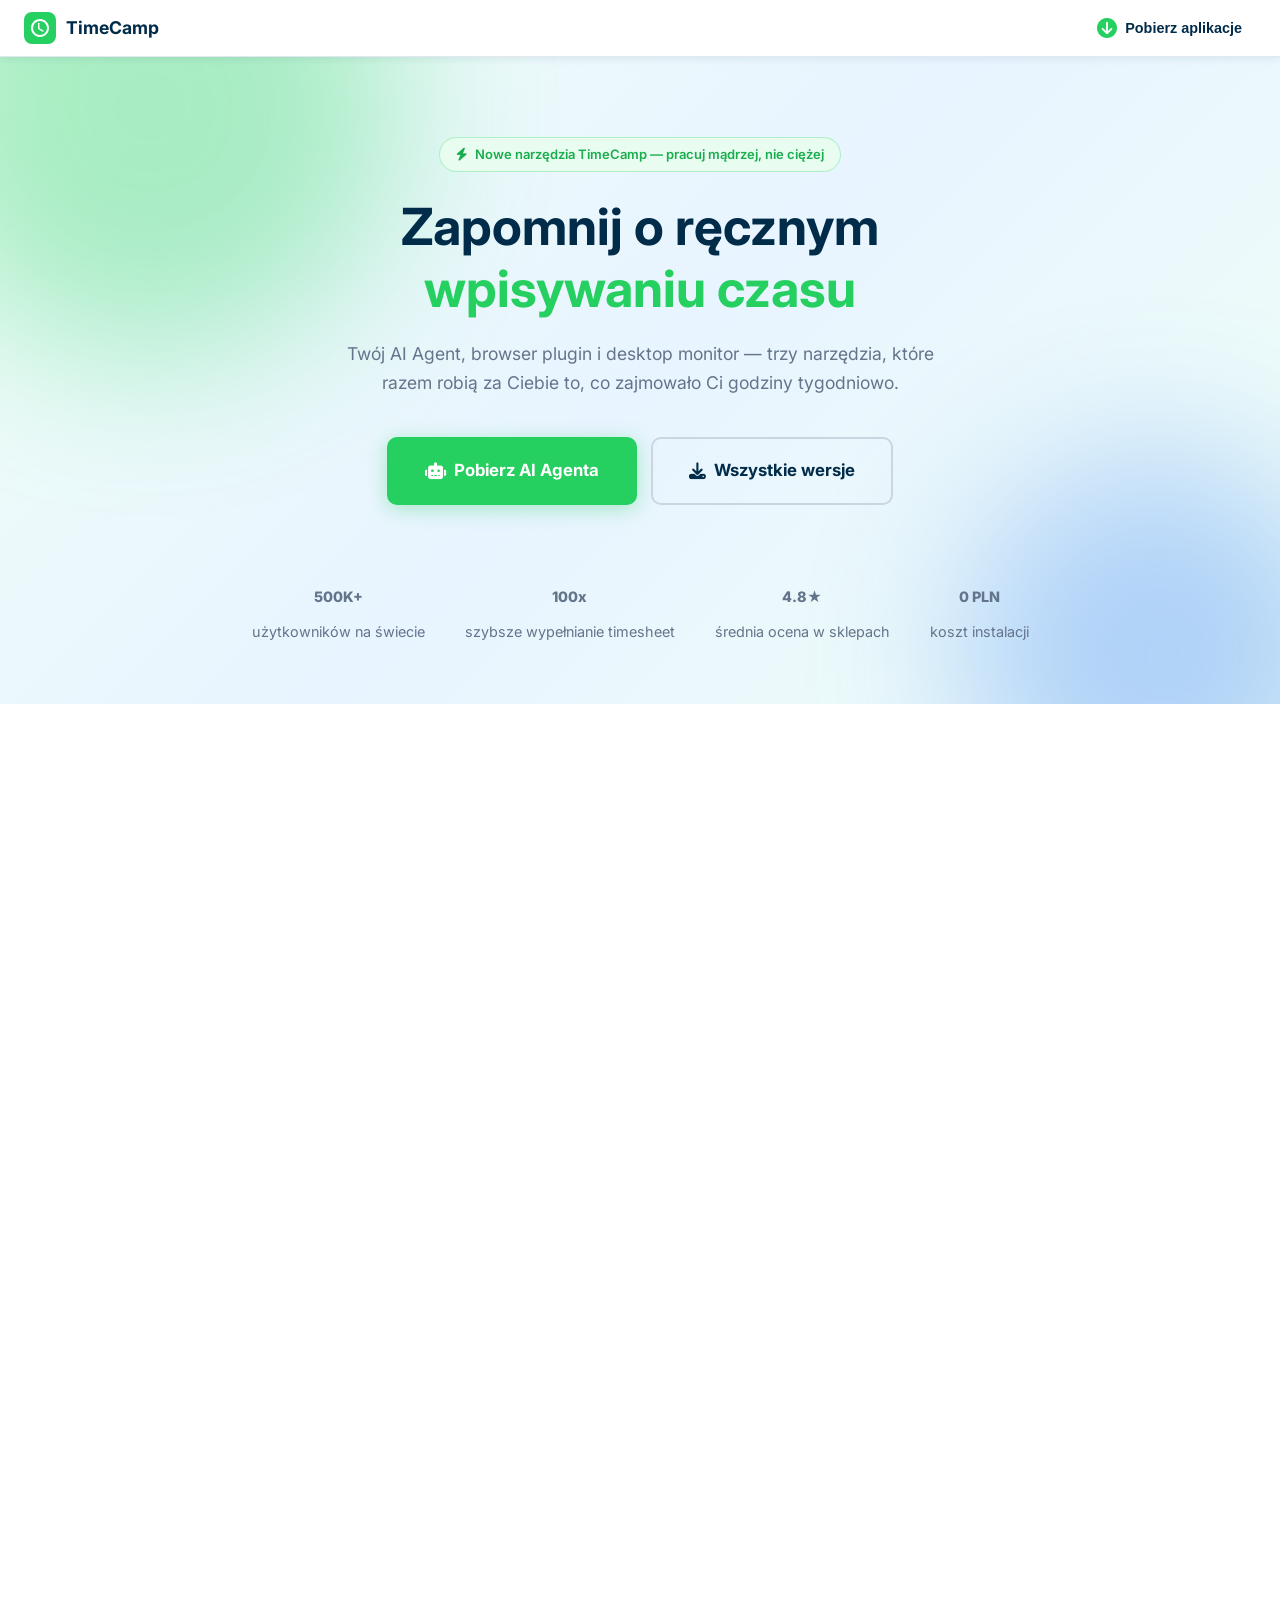
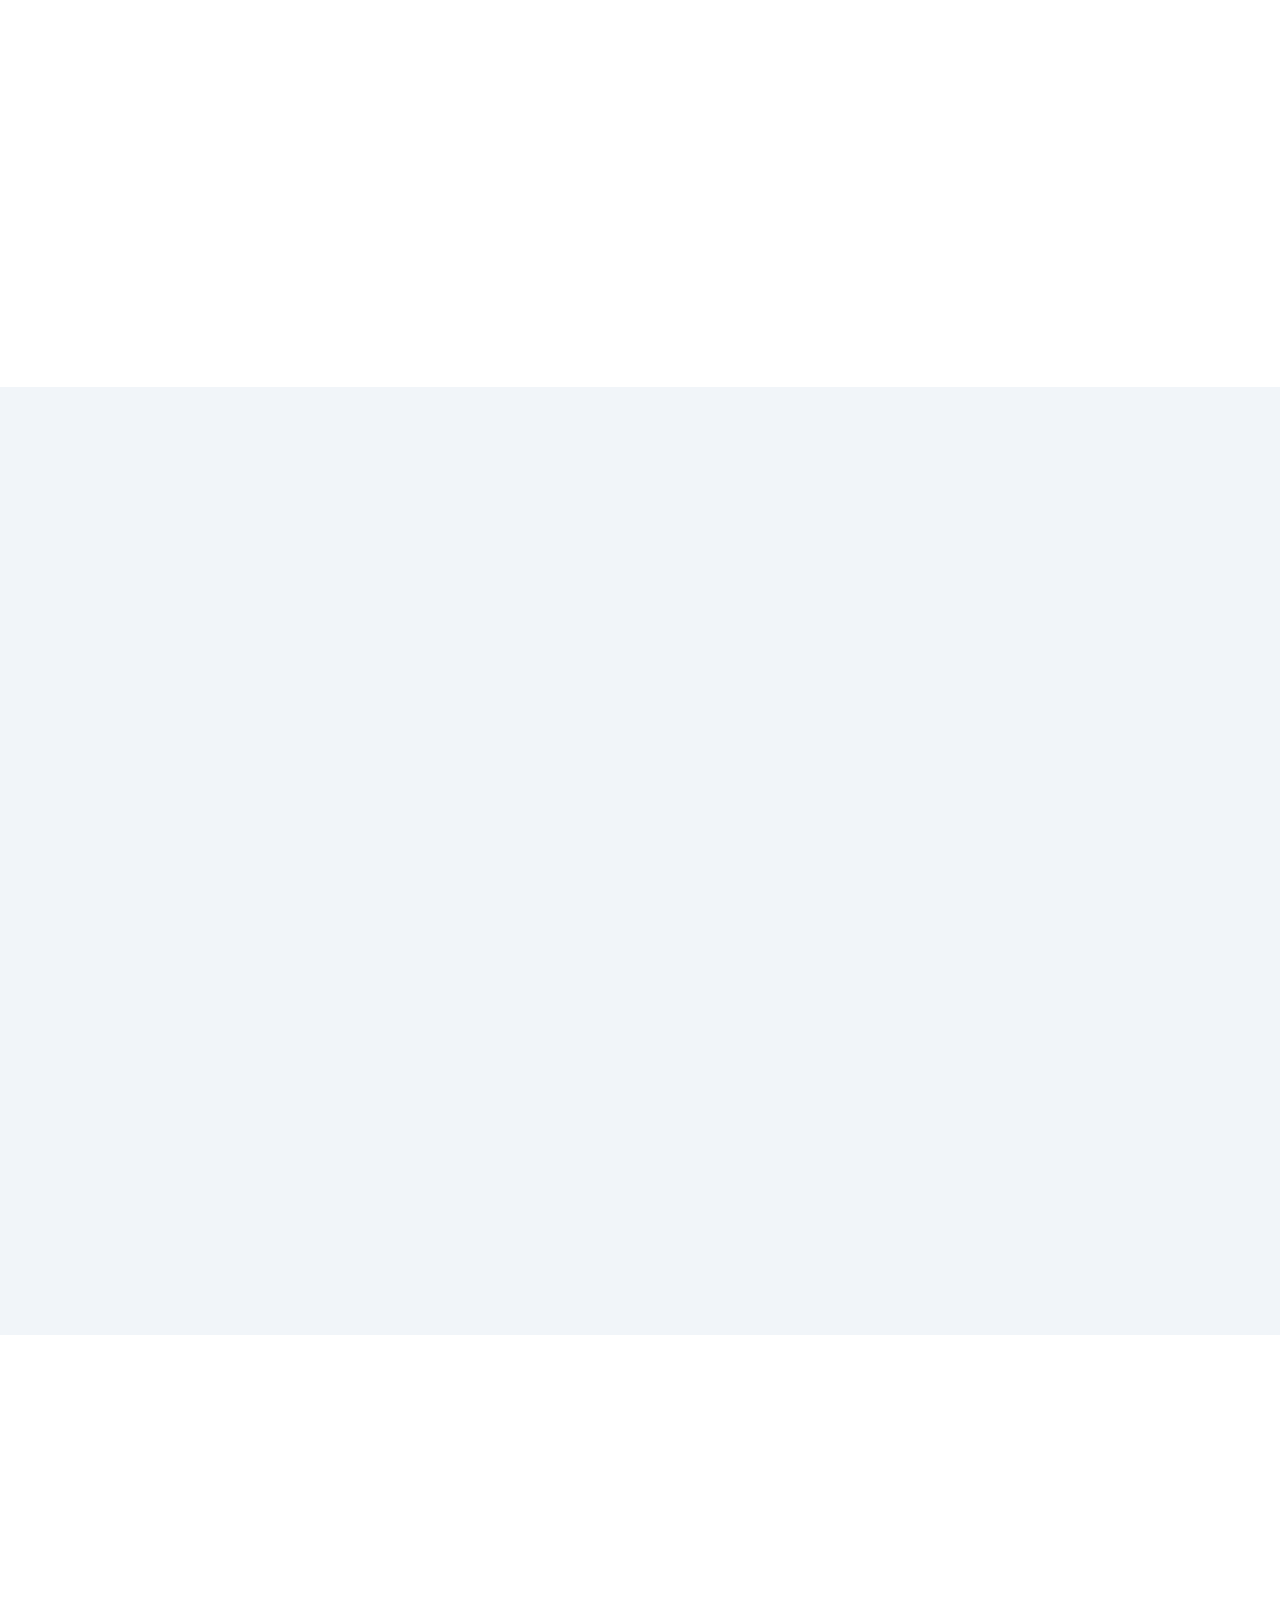
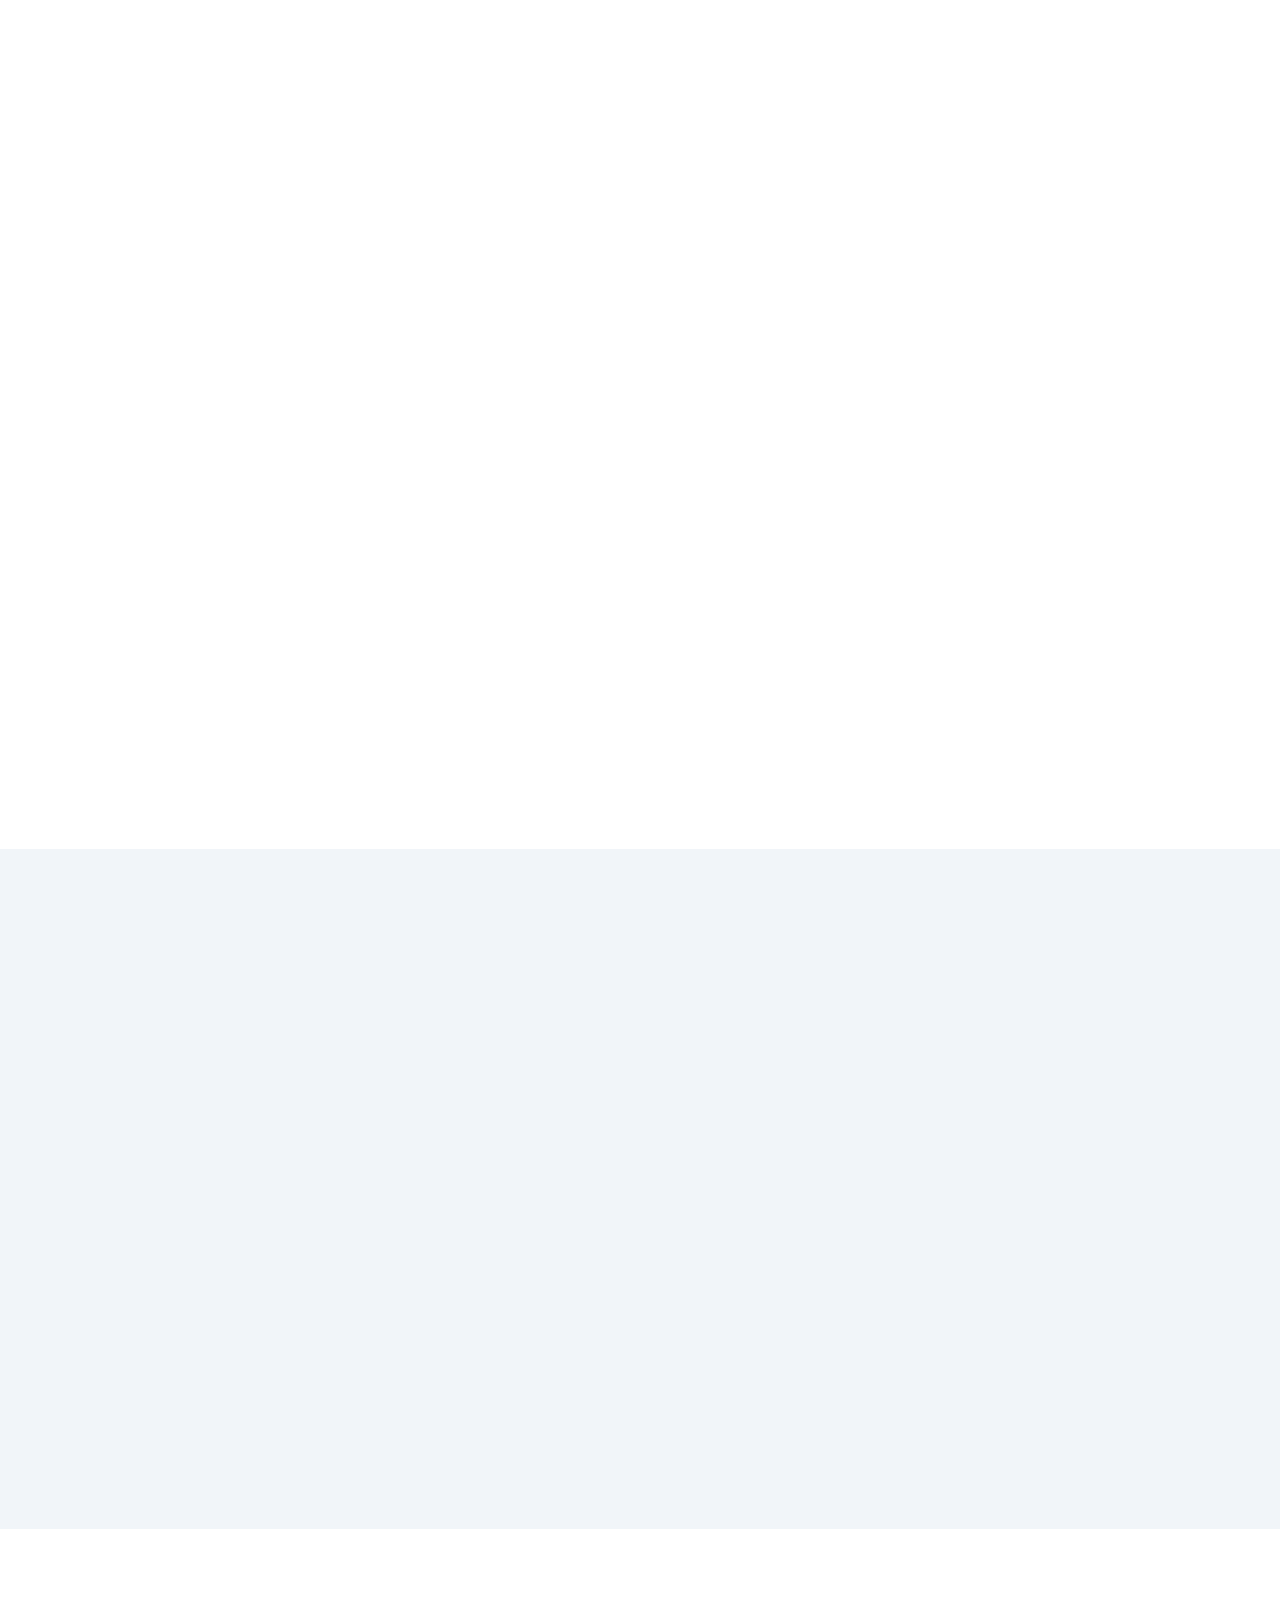
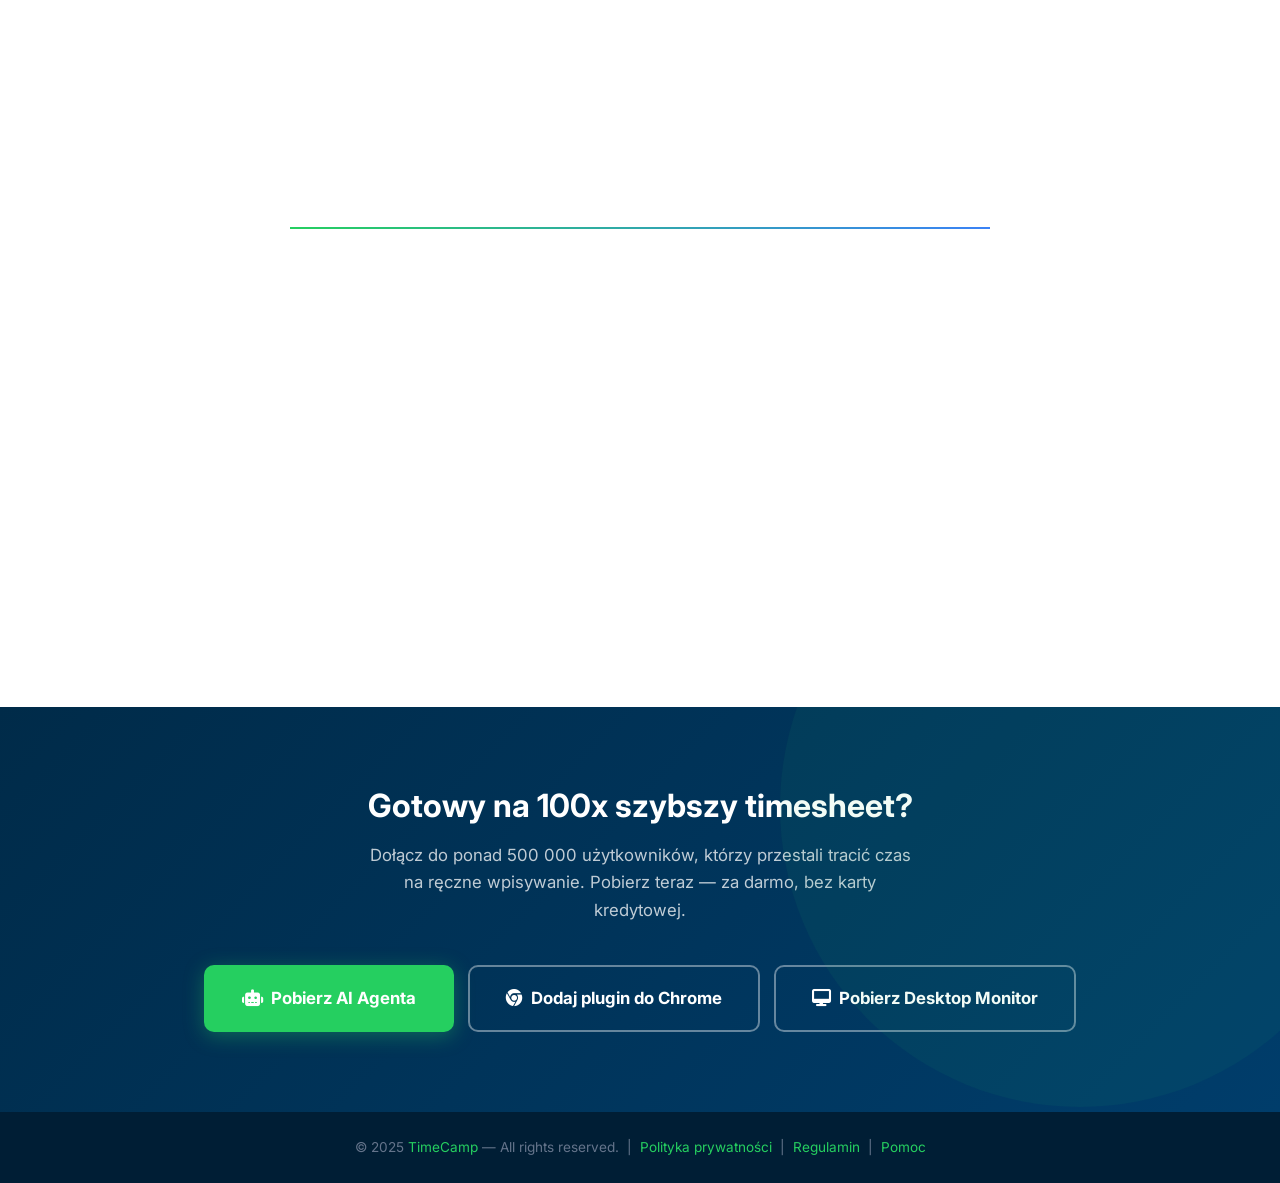
==== apps.html @ f9376ca0 "Add apps.html" ====
<!DOCTYPE html>
<html lang="pl">
<head>
  <meta charset="UTF-8">
  <meta name="viewport" content="width=device-width, initial-scale=1.0">
  <title>TimeCamp — Pobierz aplikacje i plugin</title>
  <meta name="description" content="Pracuj 100x szybciej z TimeCamp AI Agent, browser pluginem i desktop monitorem. Pobierz teraz i zapomnij o ręcznym wpisywaniu czasu.">
  <link rel="icon" href="assets/img/favicon.ico">
  <link rel="preconnect" href="https://fonts.googleapis.com">
  <link rel="preconnect" href="https://fonts.gstatic.com" crossorigin>
  <link href="https://fonts.googleapis.com/css2?family=Inter:wght@400;500;600;700;800&display=swap" rel="stylesheet">
  <link href="https://cdnjs.cloudflare.com/ajax/libs/font-awesome/6.5.0/css/all.min.css" rel="stylesheet">
  <link rel="stylesheet" href="assets/css/apps.css">
</head>
<body>

<!-- ============================================================
     PRODUCT BAR (symulacja paska produktu TimeCamp)
     ============================================================ -->
<nav class="product-bar">
  <a href="https://www.timecamp.com" class="product-bar__logo" target="_blank">
    <svg width="32" height="32" viewBox="0 0 32 32" fill="none" xmlns="http://www.w3.org/2000/svg">
      <rect width="32" height="32" rx="8" fill="#25cf60"/>
      <path d="M16 7C11.03 7 7 11.03 7 16s4.03 9 9 9 9-4.03 9-9-4.03-9-9-9zm0 2a7 7 0 110 14A7 7 0 0116 9zm-.5 2v5.25l4.25 2.5-.75 1.25-5-3V11h1.5z" fill="white"/>
    </svg>
    <span>TimeCamp</span>
  </a>

  <div class="product-bar__nav">
    <button class="dl-trigger" aria-label="Pobierz aplikacje TimeCamp">
      <i class="fa-solid fa-circle-arrow-down"></i>
      Pobierz aplikacje
      <div class="dl-tooltip">
        <strong>🚀 Odbierz moc AI!</strong>
        Zainstaluj aplikację, która wypełni timesheet za Ciebie — automatycznie, inteligentnie, w 100% prywatnie.
      </div>
    </button>
  </div>
</nav>


<!-- ============================================================
     HERO
     ============================================================ -->
<section class="hero" id="top">
  <div class="hero__bg-blob hero__bg-blob--1"></div>
  <div class="hero__bg-blob hero__bg-blob--2"></div>

  <div class="hero__eyebrow">
    <i class="fa-solid fa-bolt"></i>
    Nowe narzędzia TimeCamp — pracuj mądrzej, nie ciężej
  </div>

  <h1>Zapomnij o ręcznym<br><span>wpisywaniu czasu</span></h1>

  <p class="hero__sub">
    Twój AI Agent, browser plugin i desktop monitor — trzy narzędzia, które razem
    robią za Ciebie to, co zajmowało Ci godziny tygodniowo.
  </p>

  <div class="hero__cta-group">
    <a href="#products" class="btn btn--primary btn--lg">
      <i class="fa-solid fa-robot"></i> Pobierz AI Agenta
    </a>
    <a href="#download-table" class="btn btn--outline btn--lg">
      <i class="fa-solid fa-download"></i> Wszystkie wersje
    </a>
  </div>

  <div class="hero__image">
    <img
      src="https://cdn-y.timecamp.com/img/applications/main/top/desktop.png"
      alt="TimeCamp aplikacje — widok desktop"
      loading="eager"
      onerror="this.style.display='none'"
    >
  </div>

  <div class="hero__stats">
    <div class="hero__stat">
      <strong><span data-count="500" data-suffix="K+">500K+</span></strong>
      <span>użytkowników na świecie</span>
    </div>
    <div class="hero__stat">
      <strong><span data-count="100" data-suffix="x">100x</span></strong>
      <span>szybsze wypełnianie timesheet</span>
    </div>
    <div class="hero__stat">
      <strong><span data-count="4" data-suffix=".8★">4.8★</span></strong>
      <span>średnia ocena w sklepach</span>
    </div>
    <div class="hero__stat">
      <strong><span data-count="0" data-suffix=" PLN">0 PLN</span></strong>
      <span>koszt instalacji</span>
    </div>
  </div>
</section>


<!-- ============================================================
     PRODUCT CARDS
     ============================================================ -->
<section class="section" id="products">
  <div class="section__header reveal">
    <span class="eyebrow">Wybierz swoje narzędzie</span>
    <h2>Trzy sposoby na TimeCamp.<br>Jeden cel: zero ręcznej roboty.</h2>
    <p>Każde narzędzie działa samodzielnie. Razem tworzą ekosystem, który zarządza Twoim czasem za Ciebie.</p>
  </div>

  <div class="product-grid">

    <!-- KARTA 1: AI Agent -->
    <div class="product-card product-card--featured reveal">
      <span class="product-card__badge">⭐ Najpotężniejsze</span>
      <div class="product-card__icon">
        <i class="fa-solid fa-robot"></i>
      </div>
      <h2>TimeTracker AI Agent</h2>
      <p class="product-card__tagline">Twój prywatny asystent AI — pracuje wyłącznie dla Ciebie</p>
      <p>
        Zapomnij o timesheet. AI Agent obserwuje Twoją pracę, grupuje aktywności w zadania
        i wypełnia raporty automatycznie. Masz też własnego agenta AI, który zrobi co zechcesz —
        notatki, podsumowania, analizy. Wszystko lokalnie, bez wysyłania danych na zewnątrz.
      </p>
      <ul class="product-card__features">
        <li><i class="fa-solid fa-check-circle"></i> Automatyczne wypełnianie timesheet</li>
        <li><i class="fa-solid fa-check-circle"></i> Widoki: graficzny, lista, tabela, tygodniowy</li>
        <li><i class="fa-solid fa-check-circle"></i> Podpowiedzi zadań na podstawie Twojej historii</li>
        <li><i class="fa-solid fa-check-circle"></i> Prywatny agent AI — robi co zechcesz</li>
        <li><i class="fa-solid fa-check-circle"></i> 100% Privacy First — dane zostają u Ciebie</li>
      </ul>
      <div class="product-card__cta">
        <a href="https://download.timecamp.com/desktop/latest/windows" class="btn btn--primary" style="width:100%;justify-content:center;">
          <i class="fa-solid fa-download"></i> Pobierz AI Agenta — za darmo
        </a>
        <div class="product-card__privacy">
          <i class="fa-solid fa-shield-halved"></i>
          100% Privacy First — Twoje dane nigdy nie opuszczają Twojego komputera
        </div>
      </div>
    </div>

    <!-- KARTA 2: Browser Plugin -->
    <div class="product-card reveal reveal-delay-1">
      <div class="product-card__icon">
        <i class="fa-solid fa-puzzle-piece"></i>
      </div>
      <h2>One-Click Time Starter</h2>
      <p class="product-card__tagline">Śledź czas tam, gdzie pracujesz — bez zmiany zakładki</p>
      <p>
        Pracujesz w Jirze, Trello, Asanie, GitHubie? Plugin dodaje przycisk "Start" bezpośrednio
        do Twoich narzędzi. Kliknij raz — timer startuje, projekt się taguje, wpis trafia do TimeCamp.
        Koniec z przełączaniem kart.
      </p>
      <ul class="product-card__features">
        <li><i class="fa-solid fa-check-circle"></i> Integracje z Jira, Trello, Asana, GitHub i 30+ innymi</li>
        <li><i class="fa-solid fa-check-circle"></i> Automatyczne tagowanie projektów</li>
        <li><i class="fa-solid fa-check-circle"></i> Timer startuje jednym kliknięciem</li>
        <li><i class="fa-solid fa-check-circle"></i> Działa w Chrome, Edge i Firefox</li>
        <li><i class="fa-solid fa-check-circle"></i> Podpowiedzi wpisów na podstawie URL</li>
      </ul>
      <div class="product-card__cta">
        <a href="https://chrome.google.com/webstore/detail/timecamp-time-tracker/ohbkdjmhoegleofcohdjagmcnkimfdaa" target="_blank" class="btn btn--navy" style="width:100%;justify-content:center;">
          <i class="fa-brands fa-chrome"></i> Dodaj do przeglądarki
        </a>
      </div>
    </div>

    <!-- KARTA 3: Desktop Monitor -->
    <div class="product-card reveal reveal-delay-2">
      <div class="product-card__icon">
        <i class="fa-solid fa-desktop"></i>
      </div>
      <h2>Smart Activity Monitor</h2>
      <p class="product-card__tagline">Komputer wie co robiłeś — niech Ci o tym powie</p>
      <p>
        Aplikacja działa w tle i rejestruje, w jakich programach i stronach spędzasz czas.
        Na koniec dnia dostajesz gotowe podpowiedzi do timesheet — wystarczy zatwierdzić.
        Twój szef widzi raporty, Ty masz spokój.
      </p>
      <ul class="product-card__features">
        <li><i class="fa-solid fa-check-circle"></i> Monitoring aplikacji i stron w tle</li>
        <li><i class="fa-solid fa-check-circle"></i> Automatyczne podpowiedzi do timesheet</li>
        <li><i class="fa-solid fa-check-circle"></i> Raporty aktywności dla managera</li>
        <li><i class="fa-solid fa-check-circle"></i> Działa na Windows i macOS</li>
        <li><i class="fa-solid fa-check-circle"></i> Lekki — nie spowalnia komputera</li>
      </ul>
      <div class="product-card__cta">
        <a href="https://app.timecamp.com/download/stable/windows" class="btn btn--outline" style="width:100%;justify-content:center;">
          <i class="fa-solid fa-desktop"></i> Pobierz Desktop Monitor
        </a>
      </div>
    </div>

  </div>
</section>


<!-- ============================================================
     DLACZEGO WARTO (Benefits)
     ============================================================ -->
<section class="section section--gray" id="why">
  <div class="section__header reveal">
    <span class="eyebrow">Dlaczego warto?</span>
    <h2>Po co mi to? Bo czas to pieniądz.<br>A Twój czas jest bezcenny.</h2>
    <p>Każde z narzędzi rozwiązuje konkretny problem, który masz każdego dnia.</p>
  </div>

  <div class="benefits-grid">
    <div class="benefit-item reveal">
      <div class="benefit-item__icon">
        <i class="fa-solid fa-bolt-lightning"></i>
      </div>
      <h3>100x szybciej</h3>
      <p>Zamiast 30 minut na wypełnienie timesheet — 30 sekund na zatwierdzenie podpowiedzi AI. Serio.</p>
    </div>

    <div class="benefit-item reveal reveal-delay-1">
      <div class="benefit-item__icon">
        <i class="fa-solid fa-shield-halved"></i>
      </div>
      <h3>Twoje zasady, Twoje dane</h3>
      <p>AI Agent działa lokalnie. Żadne dane o Twojej pracy nie trafiają na zewnętrzne serwery. 100% Privacy First.</p>
    </div>

    <div class="benefit-item reveal reveal-delay-2">
      <div class="benefit-item__icon">
        <i class="fa-solid fa-brain"></i>
      </div>
      <h3>Prywatny agent AI</h3>
      <p>Masz własnego asystenta AI, który zna Twój kontekst pracy. Notatki, podsumowania, analizy — na żądanie.</p>
    </div>

    <div class="benefit-item reveal reveal-delay-3">
      <div class="benefit-item__icon">
        <i class="fa-solid fa-plug"></i>
      </div>
      <h3>Działa tam, gdzie Ty</h3>
      <p>Jira, Trello, Asana, GitHub, Notion — plugin integruje się z ponad 30 narzędziami, których już używasz.</p>
    </div>

    <div class="benefit-item reveal reveal-delay-1">
      <div class="benefit-item__icon">
        <i class="fa-solid fa-chart-line"></i>
      </div>
      <h3>Piękniejsze widoki</h3>
      <p>Graficzny, lista, tabela, tygodniowy — wybierz widok, który pasuje do Twojego stylu pracy.</p>
    </div>

    <div class="benefit-item reveal reveal-delay-2">
      <div class="benefit-item__icon">
        <i class="fa-solid fa-face-smile"></i>
      </div>
      <h3>Instalacja w 2 minuty</h3>
      <p>Pobierz, zainstaluj, zaloguj się. Gotowe. Żadnej konfiguracji, żadnych skomplikowanych ustawień.</p>
    </div>
  </div>
</section>


<!-- ============================================================
     DOWNLOAD TABLE
     ============================================================ -->
<section class="section" id="download-table">
  <div class="section__header reveal">
    <span class="eyebrow">Pobierz teraz</span>
    <h2>Wszystkie wersje — wybierz swoją</h2>
    <p>Dostępne na Windows, macOS, Linux i jako rozszerzenie przeglądarki. Zawsze za darmo.</p>
  </div>

  <div class="download-tabs reveal">
    <button class="tab-btn active" data-filter="all">
      <i class="fa-solid fa-layer-group"></i> Wszystkie
    </button>
    <button class="tab-btn" data-filter="windows">
      <i class="fa-brands fa-windows"></i> Windows
    </button>
    <button class="tab-btn" data-filter="mac">
      <i class="fa-brands fa-apple"></i> macOS
    </button>
    <button class="tab-btn" data-filter="linux">
      <i class="fa-brands fa-linux"></i> Linux
    </button>
    <button class="tab-btn" data-filter="browser">
      <i class="fa-brands fa-chrome"></i> Browser
    </button>
  </div>

  <div class="download-table-wrap reveal">
    <table>
      <thead>
        <tr>
          <th>System / Platforma</th>
          <th>Wersja / Opis</th>
          <th>Pobierz</th>
        </tr>
      </thead>
      <tbody>

        <!-- AI Agent / Desktop App — Windows -->
        <tr data-product="windows">
          <td>
            <div class="td-os">
              <img src="assets/img/icon-windows.svg" alt="Windows" onerror="this.outerHTML='<i class=\'fa-brands fa-windows\'></i>'">
              Windows
            </div>
          </td>
          <td>
            <span class="td-badge">AI Agent</span> Windows 10/11 (.exe)
          </td>
          <td>
            <a href="https://download.timecamp.com/desktop/latest/windows" class="btn btn--primary btn--sm" target="_blank">
              <i class="fa-solid fa-download"></i> Pobierz
            </a>
          </td>
        </tr>

        <!-- Desktop Monitor — Windows -->
        <tr data-product="windows">
          <td>
            <div class="td-os">
              <img src="assets/img/icon-windows.svg" alt="Windows" onerror="this.outerHTML='<i class=\'fa-brands fa-windows\'></i>'">
              Windows
            </div>
          </td>
          <td>
            <span class="td-badge">Desktop Monitor</span> Windows 10/11 (.exe)
          </td>
          <td>
            <a href="https://app.timecamp.com/download/stable/windows" class="btn btn--outline btn--sm" target="_blank">
              <i class="fa-solid fa-download"></i> Pobierz
            </a>
          </td>
        </tr>

        <!-- AI Agent — macOS Apple Silicon -->
        <tr data-product="mac">
          <td>
            <div class="td-os">
              <img src="assets/img/icon-apple.svg" alt="macOS" onerror="this.outerHTML='<i class=\'fa-brands fa-apple\'></i>'">
              macOS
            </div>
          </td>
          <td>
            <span class="td-badge">AI Agent</span> Apple Silicon (M1, M2, M3, M4)
          </td>
          <td>
            <a href="https://download.timecamp.com/desktop/latest/macos" class="btn btn--primary btn--sm" target="_blank">
              <i class="fa-solid fa-download"></i> Pobierz
            </a>
          </td>
        </tr>

        <!-- Desktop Monitor — macOS -->
        <tr data-product="mac">
          <td>
            <div class="td-os">
              <img src="assets/img/icon-apple.svg" alt="macOS" onerror="this.outerHTML='<i class=\'fa-brands fa-apple\'></i>'">
              macOS
            </div>
          </td>
          <td>
            <span class="td-badge">Desktop Monitor</span> Intel + Apple Silicon
          </td>
          <td>
            <a href="https://app.timecamp.com/download/stable/macos" class="btn btn--outline btn--sm" target="_blank">
              <i class="fa-solid fa-download"></i> Pobierz
            </a>
          </td>
        </tr>

        <!-- Linux -->
        <tr data-product="linux">
          <td>
            <div class="td-os">
              <img src="assets/img/icon-linux.svg" alt="Linux" onerror="this.outerHTML='<i class=\'fa-brands fa-linux\'></i>'">
              Linux
            </div>
          </td>
          <td>
            <span class="td-badge">Desktop Monitor</span> AppImage / .deb / .rpm
          </td>
          <td>
            <a href="https://docs.timecamp.com/download-timecamp#linux" class="btn btn--outline btn--sm" target="_blank">
              <i class="fa-solid fa-download"></i> Pobierz
            </a>
          </td>
        </tr>

        <!-- Chrome -->
        <tr data-product="browser">
          <td>
            <div class="td-os">
              <img src="assets/img/icon-chrome.svg" alt="Chrome" onerror="this.outerHTML='<i class=\'fa-brands fa-chrome\'></i>'">
              Chrome / Chromium
            </div>
          </td>
          <td>
            <span class="td-badge">Browser Plugin</span> Chrome Web Store
          </td>
          <td>
            <a href="https://chrome.google.com/webstore/detail/timecamp-time-tracker/ohbkdjmhoegleofcohdjagmcnkimfdaa" class="btn btn--primary btn--sm" target="_blank">
              <i class="fa-solid fa-puzzle-piece"></i> Zainstaluj
            </a>
          </td>
        </tr>

        <!-- Edge -->
        <tr data-product="browser">
          <td>
            <div class="td-os">
              <img src="assets/img/icon-edge.svg" alt="Edge" onerror="this.outerHTML='<i class=\'fa-brands fa-edge\'></i>'">
              Microsoft Edge
            </div>
          </td>
          <td>
            <span class="td-badge">Browser Plugin</span> Microsoft Edge Add-ons
          </td>
          <td>
            <a href="https://microsoftedge.microsoft.com/addons/detail/timecamp/oipghnhfamneifpnkiefiikfklofhjcp" class="btn btn--outline btn--sm" target="_blank">
              <i class="fa-solid fa-puzzle-piece"></i> Zainstaluj
            </a>
          </td>
        </tr>

        <!-- Firefox -->
        <tr data-product="browser">
          <td>
            <div class="td-os">
              <i class="fa-brands fa-firefox-browser" style="font-size:22px;color:#FF7139;"></i>
              &nbsp; Firefox
            </div>
          </td>
          <td>
            <span class="td-badge">Browser Plugin</span> Firefox Add-ons
          </td>
          <td>
            <a href="https://addons.mozilla.org/en-US/firefox/addon/timecamp/" class="btn btn--outline btn--sm" target="_blank">
              <i class="fa-solid fa-puzzle-piece"></i> Zainstaluj
            </a>
          </td>
        </tr>

      </tbody>
    </table>
  </div>
</section>


<!-- ============================================================
     VIDEO SECTION
     ============================================================ -->
<section class="section section--gray" id="videos">
  <div class="section__header reveal">
    <span class="eyebrow">Zobacz w akcji</span>
    <h2>Obejrzyj, zanim pobierzesz</h2>
    <p>Krótkie filmy pokazujące, jak działa każde narzędzie. Instalacja i pierwsze kroki w mniej niż 5 minut.</p>
  </div>

  <div class="video-grid">

    <a href="#" class="video-card reveal" data-yt="dQw4w9WgXcQ">
      <div class="video-card__thumb">
        <img src="https://img.youtube.com/vi/dQw4w9WgXcQ/maxresdefault.jpg" alt="TimeCamp AI Agent — jak działa" loading="lazy">
        <div class="video-card__play"><i class="fa-solid fa-play"></i></div>
      </div>
      <div class="video-card__body">
        <div class="video-card__label">AI Agent · 3 min</div>
        <div class="video-card__title">Jak AI Agent wypełnia timesheet za Ciebie</div>
      </div>
    </a>

    <a href="#" class="video-card reveal reveal-delay-1" data-yt="dQw4w9WgXcQ">
      <div class="video-card__thumb">
        <img src="https://img.youtube.com/vi/dQw4w9WgXcQ/maxresdefault.jpg" alt="Browser Plugin — instalacja" loading="lazy">
        <div class="video-card__play"><i class="fa-solid fa-play"></i></div>
      </div>
      <div class="video-card__body">
        <div class="video-card__label">Browser Plugin · 2 min</div>
        <div class="video-card__title">Instalacja pluginu i pierwsze śledzenie czasu w Jirze</div>
      </div>
    </a>

    <a href="#" class="video-card reveal reveal-delay-2" data-yt="dQw4w9WgXcQ">
      <div class="video-card__thumb">
        <img src="https://img.youtube.com/vi/dQw4w9WgXcQ/maxresdefault.jpg" alt="Desktop Monitor — konfiguracja" loading="lazy">
        <div class="video-card__play"><i class="fa-solid fa-play"></i></div>
      </div>
      <div class="video-card__body">
        <div class="video-card__label">Desktop Monitor · 4 min</div>
        <div class="video-card__title">Smart Activity Monitor — konfiguracja i pierwsze raporty</div>
      </div>
    </a>

  </div>
</section>


<!-- ============================================================
     INSTALL STEPS
     ============================================================ -->
<section class="section" id="install">
  <div class="section__header reveal">
    <span class="eyebrow">Instalacja</span>
    <h2>Prosta, łatwa i przyjemna 😊</h2>
    <p>Trzy kroki i gotowe. Bez IT, bez konfiguracji, bez bólu głowy.</p>
  </div>

  <div class="steps-grid">
    <div class="step-item reveal">
      <div class="step-item__num">1</div>
      <h3>Pobierz</h3>
      <p>Kliknij przycisk pobierania dla swojego systemu. Plik waży mniej niż 50 MB.</p>
    </div>
    <div class="step-item reveal reveal-delay-1">
      <div class="step-item__num">2</div>
      <h3>Zainstaluj</h3>
      <p>Uruchom instalator i kliknij "Dalej" kilka razy. Dosłownie tyle.</p>
    </div>
    <div class="step-item reveal reveal-delay-2">
      <div class="step-item__num">3</div>
      <h3>Zaloguj się</h3>
      <p>Użyj swojego konta TimeCamp. AI zaczyna działać od razu — bez konfiguracji.</p>
    </div>
    <div class="step-item reveal reveal-delay-3">
      <div class="step-item__num">🎉</div>
      <h3>Gotowe!</h3>
      <p>Timesheet wypełnia się sam. Ty możesz skupić się na pracy, która naprawdę ma znaczenie.</p>
    </div>
  </div>
</section>


<!-- ============================================================
     FOOTER CTA
     ============================================================ -->
<section class="footer-cta">
  <h2>Gotowy na 100x szybszy timesheet?</h2>
  <p>
    Dołącz do ponad 500 000 użytkowników, którzy przestali tracić czas na ręczne wpisywanie.
    Pobierz teraz — za darmo, bez karty kredytowej.
  </p>
  <div class="footer-cta__btns">
    <a href="https://download.timecamp.com/desktop/latest/windows" class="btn btn--primary btn--lg" target="_blank">
      <i class="fa-solid fa-robot"></i> Pobierz AI Agenta
    </a>
    <a href="https://chrome.google.com/webstore/detail/timecamp-time-tracker/ohbkdjmhoegleofcohdjagmcnkimfdaa" class="btn btn--outline btn--lg" target="_blank" style="border-color:rgba(255,255,255,.4);color:#fff;">
      <i class="fa-brands fa-chrome"></i> Dodaj plugin do Chrome
    </a>
    <a href="https://app.timecamp.com/download/stable/windows" class="btn btn--outline btn--lg" target="_blank" style="border-color:rgba(255,255,255,.4);color:#fff;">
      <i class="fa-solid fa-desktop"></i> Pobierz Desktop Monitor
    </a>
  </div>
</section>


<!-- ============================================================
     FOOTER
     ============================================================ -->
<footer>
  <p>
    &copy; 2025 <a href="https://www.timecamp.com" target="_blank">TimeCamp</a> — All rights reserved.
    &nbsp;|&nbsp;
    <a href="https://www.timecamp.com/privacy-policy/" target="_blank">Polityka prywatności</a>
    &nbsp;|&nbsp;
    <a href="https://www.timecamp.com/terms-of-service/" target="_blank">Regulamin</a>
    &nbsp;|&nbsp;
    <a href="https://support.timecamp.com" target="_blank">Pomoc</a>
  </p>
</footer>


<script src="assets/js/apps.js"></script>
</body>
</html>
---- assets/css/apps.css ----
/* ============================================================
   TimeCamp Apps Landing Page — apps.css
   ============================================================ */

/* --- Reset & Variables --- */
*, *::before, *::after { box-sizing: border-box; margin: 0; padding: 0; }

:root {
  --green:       #25cf60;
  --green-dark:  #1aad4e;
  --green-light: #e8fdf0;
  --navy:        #002b49;
  --navy-mid:    #003d6b;
  --gray:        #64748b;
  --gray-light:  #f1f5f9;
  --white:       #ffffff;
  --shadow-sm:   0 2px 8px rgba(0,43,73,.08);
  --shadow-md:   0 8px 32px rgba(0,43,73,.12);
  --shadow-lg:   0 20px 60px rgba(0,43,73,.16);
  --radius:      14px;
  --transition:  .25s ease;
}

html { scroll-behavior: smooth; }

body {
  font-family: 'Inter', 'Segoe UI', system-ui, sans-serif;
  color: var(--navy);
  background: var(--white);
  line-height: 1.65;
  overflow-x: hidden;
}

/* --- Typography --- */
h1, h2, h3, h4 { line-height: 1.2; font-weight: 700; }
h1 { font-size: clamp(2rem, 5vw, 3.2rem); }
h2 { font-size: clamp(1.4rem, 3vw, 2rem); }
h3 { font-size: 1.2rem; }
p  { color: var(--gray); }

/* ============================================================
   PRODUCT BAR SIMULATION (ikona w produkcie)
   ============================================================ */
.product-bar {
  background: var(--white);
  border-bottom: 1px solid #e2e8f0;
  padding: 10px 24px;
  display: flex;
  align-items: center;
  justify-content: space-between;
  position: sticky;
  top: 0;
  z-index: 1000;
  box-shadow: var(--shadow-sm);
}

.product-bar__logo {
  display: flex;
  align-items: center;
  gap: 10px;
  font-weight: 700;
  font-size: 1.1rem;
  color: var(--navy);
  text-decoration: none;
}

.product-bar__logo img { height: 28px; }

.product-bar__nav { display: flex; align-items: center; gap: 8px; }

/* Download icon with tooltip */
.dl-trigger {
  position: relative;
  cursor: pointer;
  display: flex;
  align-items: center;
  gap: 8px;
  padding: 8px 14px;
  border-radius: 8px;
  border: none;
  background: transparent;
  color: var(--navy);
  font-size: 0.9rem;
  font-weight: 600;
  transition: background var(--transition);
}

.dl-trigger:hover { background: var(--gray-light); }

.dl-trigger i { font-size: 20px; color: var(--green); }

.dl-tooltip {
  visibility: hidden;
  opacity: 0;
  position: absolute;
  top: calc(100% + 10px);
  right: 0;
  width: 260px;
  background: var(--navy);
  color: var(--white);
  border-radius: 10px;
  padding: 14px 16px;
  font-size: 13px;
  line-height: 1.5;
  box-shadow: var(--shadow-lg);
  transition: opacity var(--transition), visibility var(--transition);
  pointer-events: none;
  z-index: 200;
}

.dl-tooltip::before {
  content: '';
  position: absolute;
  top: -6px;
  right: 20px;
  width: 12px;
  height: 12px;
  background: var(--navy);
  transform: rotate(45deg);
  border-radius: 2px;
}

.dl-tooltip strong { color: var(--green); display: block; margin-bottom: 4px; font-size: 14px; }

.dl-trigger:hover .dl-tooltip,
.dl-trigger:focus .dl-tooltip {
  visibility: visible;
  opacity: 1;
}

/* ============================================================
   HERO
   ============================================================ */
.hero {
  position: relative;
  overflow: hidden;
  padding: 80px 24px 60px;
  background: linear-gradient(135deg, #f0fff7 0%, #e8f4ff 50%, #f0fff7 100%);
  text-align: center;
}

.hero__bg-blob {
  position: absolute;
  border-radius: 50%;
  filter: blur(80px);
  opacity: .35;
  pointer-events: none;
}

.hero__bg-blob--1 {
  width: 500px; height: 500px;
  background: var(--green);
  top: -200px; left: -100px;
}

.hero__bg-blob--2 {
  width: 400px; height: 400px;
  background: #3b82f6;
  bottom: -150px; right: -80px;
}

.hero__eyebrow {
  display: inline-flex;
  align-items: center;
  gap: 8px;
  background: var(--green-light);
  color: var(--green-dark);
  border: 1px solid rgba(37,207,96,.3);
  border-radius: 100px;
  padding: 6px 16px;
  font-size: 13px;
  font-weight: 600;
  margin-bottom: 24px;
  animation: fadeDown .6s ease both;
}

.hero h1 {
  max-width: 800px;
  margin: 0 auto 20px;
  animation: fadeDown .6s .1s ease both;
}

.hero h1 span { color: var(--green); }

.hero__sub {
  max-width: 600px;
  margin: 0 auto 40px;
  font-size: 1.1rem;
  animation: fadeDown .6s .2s ease both;
}

.hero__cta-group {
  display: flex;
  flex-wrap: wrap;
  gap: 14px;
  justify-content: center;
  animation: fadeDown .6s .3s ease both;
}

.hero__image {
  margin-top: 60px;
  position: relative;
  animation: fadeUp .8s .4s ease both;
}

.hero__image img {
  max-width: 900px;
  width: 100%;
  border-radius: 16px;
  box-shadow: var(--shadow-lg);
  border: 1px solid rgba(0,43,73,.08);
}

.hero__stats {
  display: flex;
  flex-wrap: wrap;
  justify-content: center;
  gap: 40px;
  margin-top: 50px;
  animation: fadeUp .6s .5s ease both;
}

.hero__stat strong {
  display: block;
  font-size: 2rem;
  font-weight: 800;
  color: var(--navy);
}

.hero__stat span { font-size: .9rem; color: var(--gray); }

/* ============================================================
   BUTTONS
   ============================================================ */
.btn {
  display: inline-flex;
  align-items: center;
  gap: 8px;
  padding: 14px 28px;
  border-radius: 10px;
  font-weight: 700;
  font-size: .95rem;
  text-decoration: none;
  transition: all var(--transition);
  cursor: pointer;
  border: 2px solid transparent;
  white-space: nowrap;
}

.btn--primary {
  background: var(--green);
  color: var(--white);
  box-shadow: 0 4px 20px rgba(37,207,96,.35);
}

.btn--primary:hover {
  background: var(--green-dark);
  transform: translateY(-2px);
  box-shadow: 0 8px 28px rgba(37,207,96,.45);
}

.btn--outline {
  background: transparent;
  color: var(--navy);
  border-color: #cbd5e1;
}

.btn--outline:hover {
  border-color: var(--green);
  color: var(--green);
  transform: translateY(-2px);
}

.btn--navy {
  background: var(--navy);
  color: var(--white);
}

.btn--navy:hover {
  background: var(--navy-mid);
  transform: translateY(-2px);
}

.btn--lg { padding: 18px 36px; font-size: 1.05rem; }
.btn--sm { padding: 10px 18px; font-size: .85rem; }

/* ============================================================
   SECTION WRAPPER
   ============================================================ */
.section {
  padding: 80px 24px;
}

.section--gray { background: var(--gray-light); }
.section--navy { background: var(--navy); color: var(--white); }
.section--navy p { color: rgba(255,255,255,.75); }

.section__header {
  text-align: center;
  max-width: 700px;
  margin: 0 auto 60px;
}

.section__header .eyebrow {
  display: inline-block;
  background: var(--green-light);
  color: var(--green-dark);
  border-radius: 100px;
  padding: 4px 14px;
  font-size: 12px;
  font-weight: 700;
  letter-spacing: .05em;
  text-transform: uppercase;
  margin-bottom: 14px;
}

.section--navy .section__header .eyebrow {
  background: rgba(37,207,96,.2);
  color: var(--green);
}

.section__header h2 { margin-bottom: 14px; }

.container { max-width: 1200px; margin: 0 auto; }

/* ============================================================
   PRODUCT CARDS
   ============================================================ */
.product-grid {
  display: grid;
  grid-template-columns: repeat(auto-fit, minmax(320px, 1fr));
  gap: 28px;
  max-width: 1100px;
  margin: 0 auto;
}

.product-card {
  background: var(--white);
  border-radius: var(--radius);
  padding: 36px 32px;
  display: flex;
  flex-direction: column;
  border: 2px solid #e2e8f0;
  box-shadow: var(--shadow-sm);
  transition: all var(--transition);
  position: relative;
  overflow: hidden;
}

.product-card::before {
  content: '';
  position: absolute;
  top: 0; left: 0; right: 0;
  height: 4px;
  background: var(--green);
  transform: scaleX(0);
  transition: transform var(--transition);
  transform-origin: left;
}

.product-card:hover {
  transform: translateY(-6px);
  box-shadow: var(--shadow-lg);
  border-color: var(--green);
}

.product-card:hover::before { transform: scaleX(1); }

.product-card--featured {
  background: linear-gradient(145deg, #f0fff7, #e8fdf0);
  border-color: var(--green);
}

.product-card--featured::before { transform: scaleX(1); }

.product-card__badge {
  position: absolute;
  top: 20px;
  right: 20px;
  background: var(--green);
  color: var(--white);
  font-size: 11px;
  font-weight: 700;
  letter-spacing: .06em;
  text-transform: uppercase;
  padding: 4px 12px;
  border-radius: 100px;
}

.product-card__icon {
  width: 64px;
  height: 64px;
  border-radius: 16px;
  background: var(--green-light);
  display: flex;
  align-items: center;
  justify-content: center;
  margin-bottom: 24px;
  font-size: 28px;
  color: var(--green);
  flex-shrink: 0;
}

.product-card--featured .product-card__icon {
  background: var(--green);
  color: var(--white);
}

.product-card h2 { font-size: 1.35rem; margin-bottom: 8px; }
.product-card__tagline { font-size: .85rem; font-weight: 600; color: var(--green); margin-bottom: 14px; }
.product-card p { font-size: .95rem; flex-grow: 1; margin-bottom: 24px; }

.product-card__features {
  list-style: none;
  margin-bottom: 28px;
  display: flex;
  flex-direction: column;
  gap: 8px;
}

.product-card__features li {
  display: flex;
  align-items: flex-start;
  gap: 10px;
  font-size: .9rem;
  color: var(--navy);
}

.product-card__features li i {
  color: var(--green);
  margin-top: 2px;
  flex-shrink: 0;
}

.product-card__cta { margin-top: auto; }

.product-card__privacy {
  display: flex;
  align-items: center;
  gap: 6px;
  font-size: 11px;
  color: var(--gray);
  margin-top: 12px;
}

.product-card__privacy i { color: var(--green); }

/* ============================================================
   WHY SECTION (benefits)
   ============================================================ */
.benefits-grid {
  display: grid;
  grid-template-columns: repeat(auto-fit, minmax(260px, 1fr));
  gap: 32px;
  max-width: 1100px;
  margin: 0 auto;
}

.benefit-item {
  text-align: center;
  padding: 32px 24px;
  border-radius: var(--radius);
  background: var(--white);
  box-shadow: var(--shadow-sm);
  transition: transform var(--transition);
}

.benefit-item:hover { transform: translateY(-4px); }

.benefit-item__icon {
  width: 72px;
  height: 72px;
  border-radius: 50%;
  background: var(--green-light);
  display: flex;
  align-items: center;
  justify-content: center;
  margin: 0 auto 20px;
  font-size: 30px;
  color: var(--green);
}

.benefit-item h3 { margin-bottom: 10px; }

/* ============================================================
   DOWNLOAD TABLE
   ============================================================ */
.download-section { padding: 80px 24px; }

.download-tabs {
  display: flex;
  gap: 8px;
  justify-content: center;
  flex-wrap: wrap;
  margin-bottom: 40px;
}

.tab-btn {
  padding: 10px 22px;
  border-radius: 8px;
  border: 2px solid #e2e8f0;
  background: var(--white);
  color: var(--navy);
  font-weight: 600;
  font-size: .9rem;
  cursor: pointer;
  transition: all var(--transition);
  display: flex;
  align-items: center;
  gap: 8px;
}

.tab-btn:hover, .tab-btn.active {
  border-color: var(--green);
  color: var(--green);
  background: var(--green-light);
}

.download-table-wrap {
  max-width: 900px;
  margin: 0 auto;
  background: var(--white);
  border-radius: var(--radius);
  box-shadow: var(--shadow-md);
  overflow: hidden;
  border: 1px solid #e2e8f0;
}

table { width: 100%; border-collapse: collapse; }

thead th {
  background: var(--navy);
  color: var(--white);
  padding: 16px 24px;
  text-align: left;
  font-size: .9rem;
  font-weight: 600;
  letter-spacing: .03em;
}

tbody tr {
  border-bottom: 1px solid #f1f5f9;
  transition: background var(--transition);
}

tbody tr:last-child { border-bottom: none; }
tbody tr:hover { background: var(--gray-light); }

tbody td {
  padding: 16px 24px;
  font-size: .95rem;
  vertical-align: middle;
}

.td-os {
  display: flex;
  align-items: center;
  gap: 12px;
  font-weight: 600;
}

.td-os img { width: 24px; height: 24px; object-fit: contain; }
.td-os i { font-size: 20px; color: var(--gray); }

.td-badge {
  display: inline-block;
  background: var(--green-light);
  color: var(--green-dark);
  border-radius: 6px;
  padding: 3px 10px;
  font-size: .8rem;
  font-weight: 600;
}

/* ============================================================
   VIDEO SECTION
   ============================================================ */
.video-grid {
  display: grid;
  grid-template-columns: repeat(auto-fit, minmax(300px, 1fr));
  gap: 28px;
  max-width: 1100px;
  margin: 0 auto;
}

.video-card {
  border-radius: var(--radius);
  overflow: hidden;
  box-shadow: var(--shadow-md);
  background: var(--white);
  transition: transform var(--transition);
  text-decoration: none;
  color: inherit;
  display: block;
}

.video-card:hover { transform: translateY(-4px); }

.video-card__thumb {
  position: relative;
  aspect-ratio: 16/9;
  background: var(--navy);
  overflow: hidden;
}

.video-card__thumb img {
  width: 100%;
  height: 100%;
  object-fit: cover;
  opacity: .8;
  transition: opacity var(--transition);
}

.video-card:hover .video-card__thumb img { opacity: 1; }

.video-card__play {
  position: absolute;
  top: 50%;
  left: 50%;
  transform: translate(-50%, -50%);
  width: 60px;
  height: 60px;
  background: rgba(255,255,255,.95);
  border-radius: 50%;
  display: flex;
  align-items: center;
  justify-content: center;
  font-size: 22px;
  color: var(--green);
  box-shadow: 0 4px 20px rgba(0,0,0,.3);
  transition: transform var(--transition);
}

.video-card:hover .video-card__play { transform: translate(-50%, -50%) scale(1.1); }

.video-card__body { padding: 20px; }
.video-card__label {
  font-size: 11px;
  font-weight: 700;
  text-transform: uppercase;
  letter-spacing: .06em;
  color: var(--green);
  margin-bottom: 6px;
}
.video-card__title { font-size: 1rem; font-weight: 700; color: var(--navy); }

/* ============================================================
   INSTALL STEPS
   ============================================================ */
.steps-grid {
  display: grid;
  grid-template-columns: repeat(auto-fit, minmax(240px, 1fr));
  gap: 32px;
  max-width: 1000px;
  margin: 0 auto;
  position: relative;
}

.steps-grid::before {
  content: '';
  position: absolute;
  top: 36px;
  left: 15%;
  right: 15%;
  height: 2px;
  background: linear-gradient(90deg, var(--green), #3b82f6);
  z-index: 0;
}

.step-item {
  text-align: center;
  position: relative;
  z-index: 1;
}

.step-item__num {
  width: 72px;
  height: 72px;
  border-radius: 50%;
  background: var(--green);
  color: var(--white);
  font-size: 1.6rem;
  font-weight: 800;
  display: flex;
  align-items: center;
  justify-content: center;
  margin: 0 auto 20px;
  box-shadow: 0 4px 20px rgba(37,207,96,.4);
}

.step-item h3 { margin-bottom: 8px; }

/* ============================================================
   FOOTER CTA
   ============================================================ */
.footer-cta {
  background: linear-gradient(135deg, var(--navy) 0%, var(--navy-mid) 100%);
  padding: 80px 24px;
  text-align: center;
  color: var(--white);
  position: relative;
  overflow: hidden;
}

.footer-cta::before {
  content: '';
  position: absolute;
  width: 600px; height: 600px;
  border-radius: 50%;
  background: var(--green);
  opacity: .06;
  top: -200px; right: -100px;
}

.footer-cta h2 { color: var(--white); margin-bottom: 16px; }
.footer-cta p { color: rgba(255,255,255,.75); max-width: 560px; margin: 0 auto 40px; font-size: 1.05rem; }

.footer-cta__btns {
  display: flex;
  flex-wrap: wrap;
  gap: 14px;
  justify-content: center;
}

/* ============================================================
   FOOTER
   ============================================================ */
footer {
  background: #001e35;
  color: rgba(255,255,255,.5);
  text-align: center;
  padding: 24px;
  font-size: .85rem;
}

footer a { color: var(--green); text-decoration: none; }

/* ============================================================
   ANIMATIONS
   ============================================================ */
@keyframes fadeDown {
  from { opacity: 0; transform: translateY(-20px); }
  to   { opacity: 1; transform: translateY(0); }
}

@keyframes fadeUp {
  from { opacity: 0; transform: translateY(30px); }
  to   { opacity: 1; transform: translateY(0); }
}

@keyframes fadeIn {
  from { opacity: 0; }
  to   { opacity: 1; }
}

.reveal {
  opacity: 0;
  transform: translateY(30px);
  transition: opacity .6s ease, transform .6s ease;
}

.reveal.visible {
  opacity: 1;
  transform: translateY(0);
}

.reveal-delay-1 { transition-delay: .1s; }
.reveal-delay-2 { transition-delay: .2s; }
.reveal-delay-3 { transition-delay: .3s; }

/* ============================================================
   RESPONSIVE
   ============================================================ */
@media (max-width: 768px) {
  .product-grid { grid-template-columns: 1fr; }
  .benefits-grid { grid-template-columns: 1fr; }
  .video-grid { grid-template-columns: 1fr; }
  .steps-grid { grid-template-columns: 1fr; }
  .steps-grid::before { display: none; }
  .hero { padding: 60px 20px 40px; }
  .section { padding: 60px 20px; }
  .hero__stats { gap: 24px; }
  .product-bar__logo span { display: none; }
  thead th:nth-child(2) { display: none; }
  tbody td:nth-child(2) { display: none; }
}

@media (max-width: 480px) {
  .btn--lg { padding: 14px 24px; font-size: .95rem; }
  .hero__cta-group { flex-direction: column; align-items: center; }
  .footer-cta__btns { flex-direction: column; align-items: center; }
}
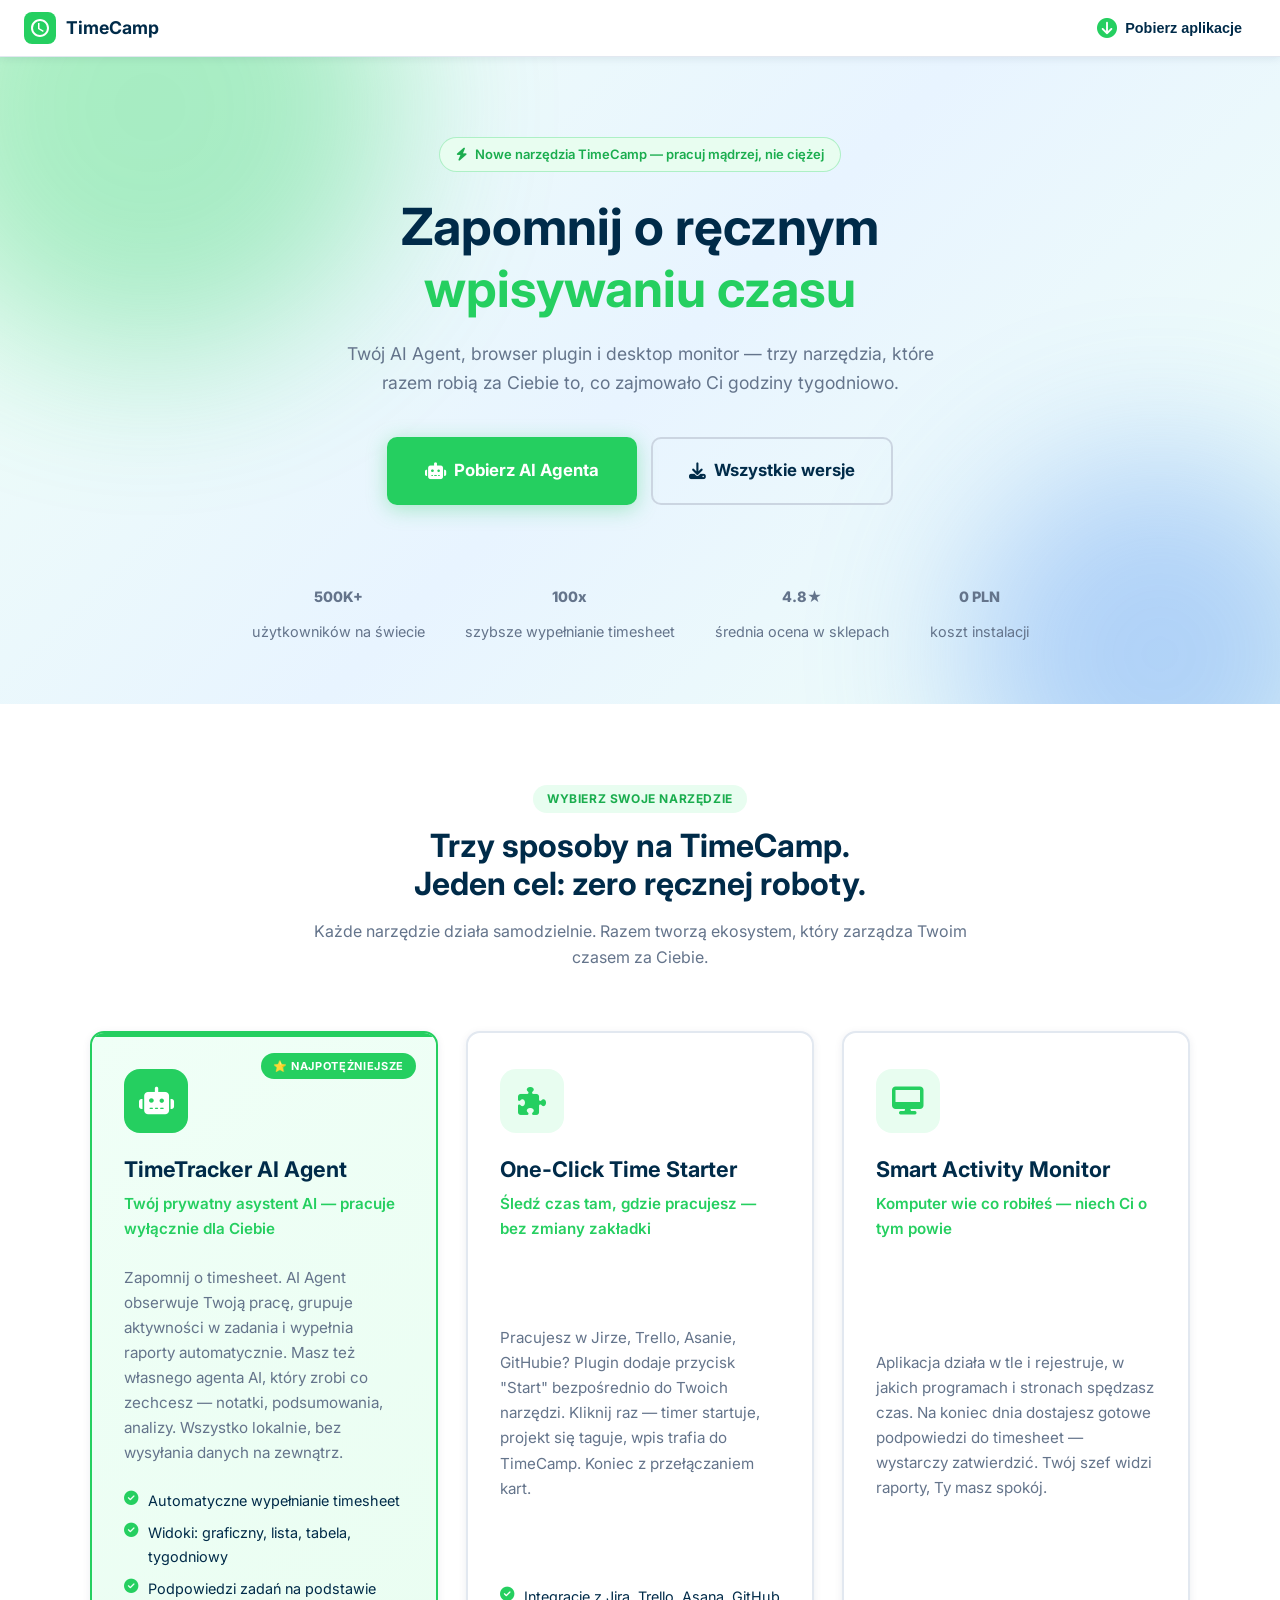
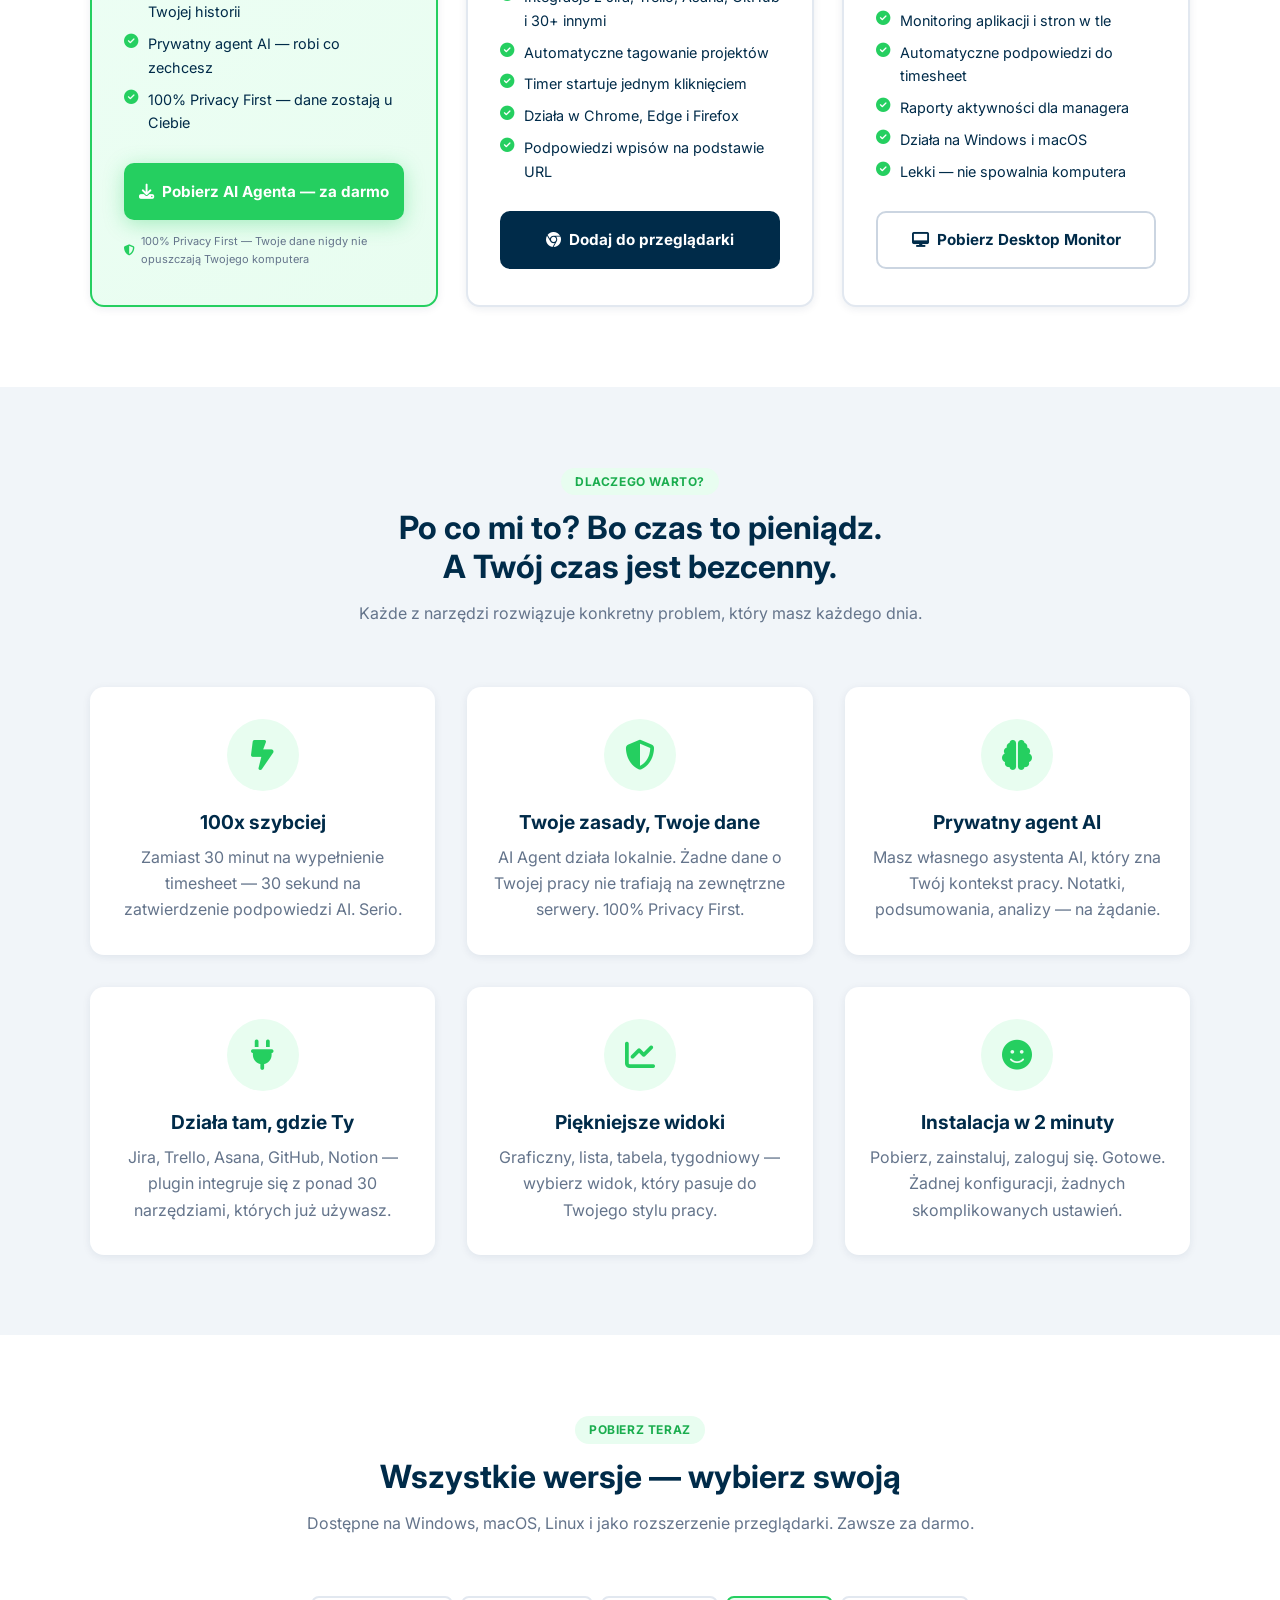
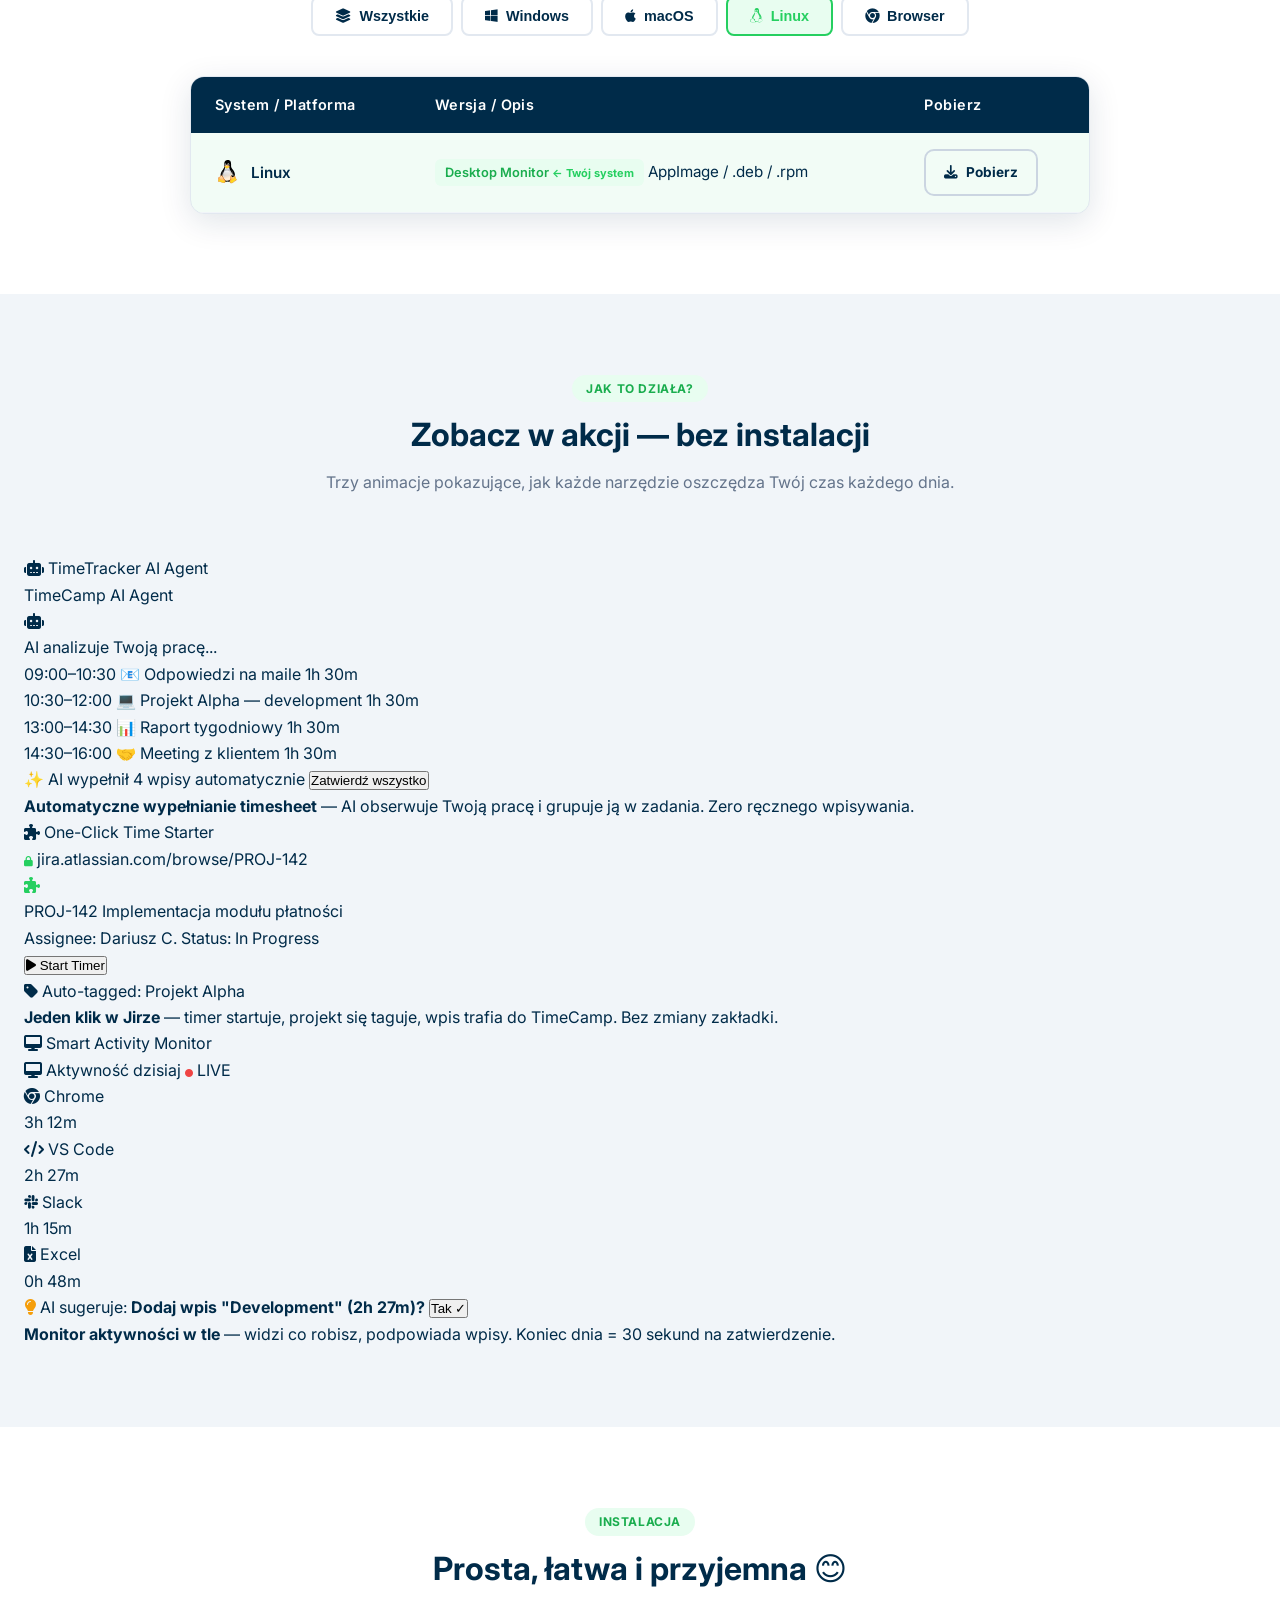
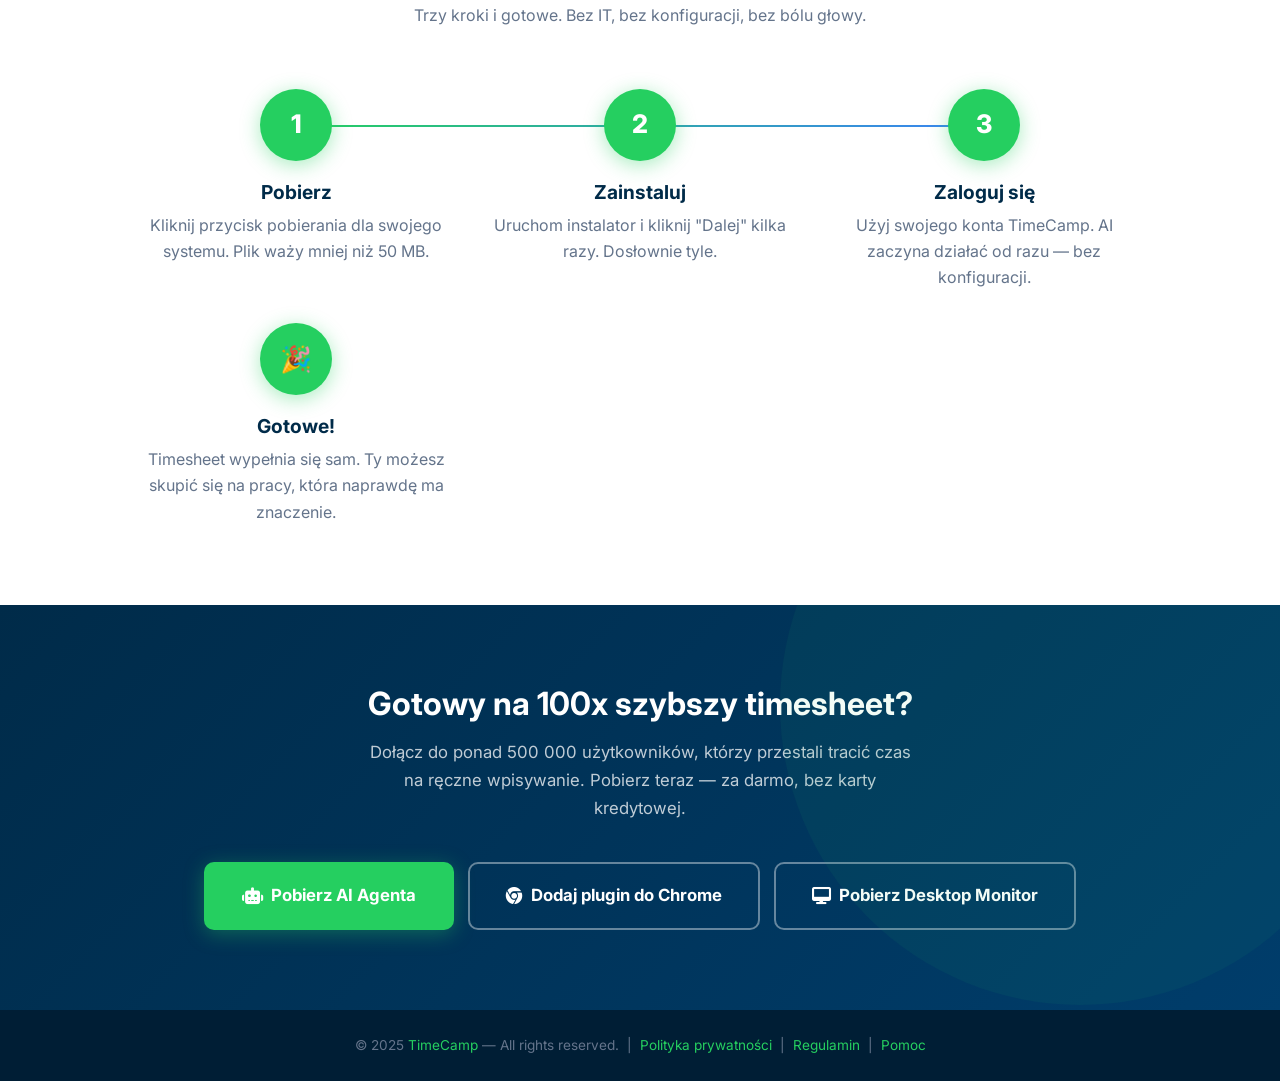
==== commit bc7e59d1: "Update apps.html — replace video with CSS animations" ====
--- a/apps.html
+++ b/apps.html
@@ -448,49 +448,159 @@
 
 
 <!-- ============================================================
-     VIDEO SECTION
-     ============================================================ -->
-<section class="section section--gray" id="videos">
+     ANIMACJE — jak to działa
+     ============================================================ -->
+<section class="section section--gray" id="how-it-works">
   <div class="section__header reveal">
-    <span class="eyebrow">Zobacz w akcji</span>
-    <h2>Obejrzyj, zanim pobierzesz</h2>
-    <p>Krótkie filmy pokazujące, jak działa każde narzędzie. Instalacja i pierwsze kroki w mniej niż 5 minut.</p>
-  </div>
-
-  <div class="video-grid">
-
-    <a href="#" class="video-card reveal" data-yt="dQw4w9WgXcQ">
-      <div class="video-card__thumb">
-        <img src="https://img.youtube.com/vi/dQw4w9WgXcQ/maxresdefault.jpg" alt="TimeCamp AI Agent — jak działa" loading="lazy">
-        <div class="video-card__play"><i class="fa-solid fa-play"></i></div>
-      </div>
-      <div class="video-card__body">
-        <div class="video-card__label">AI Agent · 3 min</div>
-        <div class="video-card__title">Jak AI Agent wypełnia timesheet za Ciebie</div>
-      </div>
-    </a>
-
-    <a href="#" class="video-card reveal reveal-delay-1" data-yt="dQw4w9WgXcQ">
-      <div class="video-card__thumb">
-        <img src="https://img.youtube.com/vi/dQw4w9WgXcQ/maxresdefault.jpg" alt="Browser Plugin — instalacja" loading="lazy">
-        <div class="video-card__play"><i class="fa-solid fa-play"></i></div>
-      </div>
-      <div class="video-card__body">
-        <div class="video-card__label">Browser Plugin · 2 min</div>
-        <div class="video-card__title">Instalacja pluginu i pierwsze śledzenie czasu w Jirze</div>
-      </div>
-    </a>
-
-    <a href="#" class="video-card reveal reveal-delay-2" data-yt="dQw4w9WgXcQ">
-      <div class="video-card__thumb">
-        <img src="https://img.youtube.com/vi/dQw4w9WgXcQ/maxresdefault.jpg" alt="Desktop Monitor — konfiguracja" loading="lazy">
-        <div class="video-card__play"><i class="fa-solid fa-play"></i></div>
-      </div>
-      <div class="video-card__body">
-        <div class="video-card__label">Desktop Monitor · 4 min</div>
-        <div class="video-card__title">Smart Activity Monitor — konfiguracja i pierwsze raporty</div>
-      </div>
-    </a>
+    <span class="eyebrow">Jak to działa?</span>
+    <h2>Zobacz w akcji — bez instalacji</h2>
+    <p>Trzy animacje pokazujące, jak każde narzędzie oszczędza Twój czas każdego dnia.</p>
+  </div>
+
+  <div class="anim-showcase">
+
+    <!-- ANIMACJA 1: AI Agent — auto-fill timesheet -->
+    <div class="anim-card reveal">
+      <div class="anim-card__label">
+        <i class="fa-solid fa-robot"></i> TimeTracker AI Agent
+      </div>
+      <div class="anim-card__screen">
+        <!-- Symulacja okna aplikacji -->
+        <div class="mock-window">
+          <div class="mock-window__bar">
+            <span class="mock-dot mock-dot--red"></span>
+            <span class="mock-dot mock-dot--yellow"></span>
+            <span class="mock-dot mock-dot--green"></span>
+            <span class="mock-window__title">TimeCamp AI Agent</span>
+          </div>
+          <div class="mock-window__body">
+            <div class="mock-ai-header">
+              <div class="mock-ai-avatar"><i class="fa-solid fa-robot"></i></div>
+              <div class="mock-ai-status">AI analizuje Twoją pracę<span class="mock-dots-anim">...</span></div>
+            </div>
+            <div class="mock-timesheet">
+              <div class="mock-ts-row mock-ts-row--anim1">
+                <span class="mock-ts-time">09:00–10:30</span>
+                <span class="mock-ts-task">📧 Odpowiedzi na maile</span>
+                <span class="mock-ts-dur">1h 30m</span>
+              </div>
+              <div class="mock-ts-row mock-ts-row--anim2">
+                <span class="mock-ts-time">10:30–12:00</span>
+                <span class="mock-ts-task">💻 Projekt Alpha — development</span>
+                <span class="mock-ts-dur">1h 30m</span>
+              </div>
+              <div class="mock-ts-row mock-ts-row--anim3">
+                <span class="mock-ts-time">13:00–14:30</span>
+                <span class="mock-ts-task">📊 Raport tygodniowy</span>
+                <span class="mock-ts-dur">1h 30m</span>
+              </div>
+              <div class="mock-ts-row mock-ts-row--anim4">
+                <span class="mock-ts-time">14:30–16:00</span>
+                <span class="mock-ts-task">🤝 Meeting z klientem</span>
+                <span class="mock-ts-dur">1h 30m</span>
+              </div>
+            </div>
+            <div class="mock-ai-confirm">
+              <span class="mock-ai-msg">✨ AI wypełnił 4 wpisy automatycznie</span>
+              <button class="mock-btn-confirm">Zatwierdź wszystko</button>
+            </div>
+          </div>
+        </div>
+      </div>
+      <div class="anim-card__desc">
+        <strong>Automatyczne wypełnianie timesheet</strong> — AI obserwuje Twoją pracę i grupuje ją w zadania. Zero ręcznego wpisywania.
+      </div>
+    </div>
+
+    <!-- ANIMACJA 2: Browser Plugin — one-click timer -->
+    <div class="anim-card reveal reveal-delay-1">
+      <div class="anim-card__label">
+        <i class="fa-solid fa-puzzle-piece"></i> One-Click Time Starter
+      </div>
+      <div class="anim-card__screen">
+        <div class="mock-browser">
+          <div class="mock-browser__bar">
+            <div class="mock-browser__url">
+              <i class="fa-solid fa-lock" style="color:#25cf60;font-size:10px;"></i>
+              jira.atlassian.com/browse/PROJ-142
+            </div>
+            <div class="mock-browser__ext">
+              <i class="fa-solid fa-puzzle-piece" style="color:#25cf60;"></i>
+            </div>
+          </div>
+          <div class="mock-browser__body">
+            <div class="mock-jira-header">
+              <span class="mock-jira-badge">PROJ-142</span>
+              <span class="mock-jira-title">Implementacja modułu płatności</span>
+            </div>
+            <div class="mock-jira-meta">
+              <span>Assignee: Dariusz C.</span>
+              <span>Status: In Progress</span>
+            </div>
+            <div class="mock-plugin-btn-wrap">
+              <button class="mock-plugin-btn mock-plugin-btn--idle">
+                <i class="fa-solid fa-play"></i> Start Timer
+              </button>
+              <div class="mock-plugin-btn mock-plugin-btn--active" style="display:none;">
+                <i class="fa-solid fa-circle" style="color:#ef4444;animation:pulse 1s infinite;"></i>
+                00:03:42 — PROJ-142
+              </div>
+            </div>
+            <div class="mock-plugin-tag">
+              <i class="fa-solid fa-tag"></i> Auto-tagged: Projekt Alpha
+            </div>
+          </div>
+        </div>
+      </div>
+      <div class="anim-card__desc">
+        <strong>Jeden klik w Jirze</strong> — timer startuje, projekt się taguje, wpis trafia do TimeCamp. Bez zmiany zakładki.
+      </div>
+    </div>
+
+    <!-- ANIMACJA 3: Desktop Monitor — activity tracking -->
+    <div class="anim-card reveal reveal-delay-2">
+      <div class="anim-card__label">
+        <i class="fa-solid fa-desktop"></i> Smart Activity Monitor
+      </div>
+      <div class="anim-card__screen">
+        <div class="mock-monitor">
+          <div class="mock-monitor__header">
+            <i class="fa-solid fa-desktop"></i> Aktywność dzisiaj
+            <span class="mock-monitor__live"><i class="fa-solid fa-circle" style="color:#ef4444;font-size:8px;"></i> LIVE</span>
+          </div>
+          <div class="mock-monitor__bars">
+            <div class="mock-bar-row">
+              <span class="mock-bar-app"><i class="fa-brands fa-chrome"></i> Chrome</span>
+              <div class="mock-bar-track"><div class="mock-bar-fill" style="--w:72%;--c:#3b82f6;"></div></div>
+              <span class="mock-bar-time">3h 12m</span>
+            </div>
+            <div class="mock-bar-row">
+              <span class="mock-bar-app"><i class="fa-solid fa-code"></i> VS Code</span>
+              <div class="mock-bar-track"><div class="mock-bar-fill" style="--w:55%;--c:#25cf60;"></div></div>
+              <span class="mock-bar-time">2h 27m</span>
+            </div>
+            <div class="mock-bar-row">
+              <span class="mock-bar-app"><i class="fa-brands fa-slack"></i> Slack</span>
+              <div class="mock-bar-track"><div class="mock-bar-fill" style="--w:28%;--c:#8b5cf6;"></div></div>
+              <span class="mock-bar-time">1h 15m</span>
+            </div>
+            <div class="mock-bar-row">
+              <span class="mock-bar-app"><i class="fa-solid fa-file-excel"></i> Excel</span>
+              <div class="mock-bar-track"><div class="mock-bar-fill" style="--w:18%;--c:#f59e0b;"></div></div>
+              <span class="mock-bar-time">0h 48m</span>
+            </div>
+          </div>
+          <div class="mock-monitor__suggest">
+            <i class="fa-solid fa-lightbulb" style="color:#f59e0b;"></i>
+            AI sugeruje: <strong>Dodaj wpis "Development" (2h 27m)?</strong>
+            <button class="mock-btn-yes">Tak ✓</button>
+          </div>
+        </div>
+      </div>
+      <div class="anim-card__desc">
+        <strong>Monitor aktywności w tle</strong> — widzi co robisz, podpowiada wpisy. Koniec dnia = 30 sekund na zatwierdzenie.
+      </div>
+    </div>
 
   </div>
 </section>
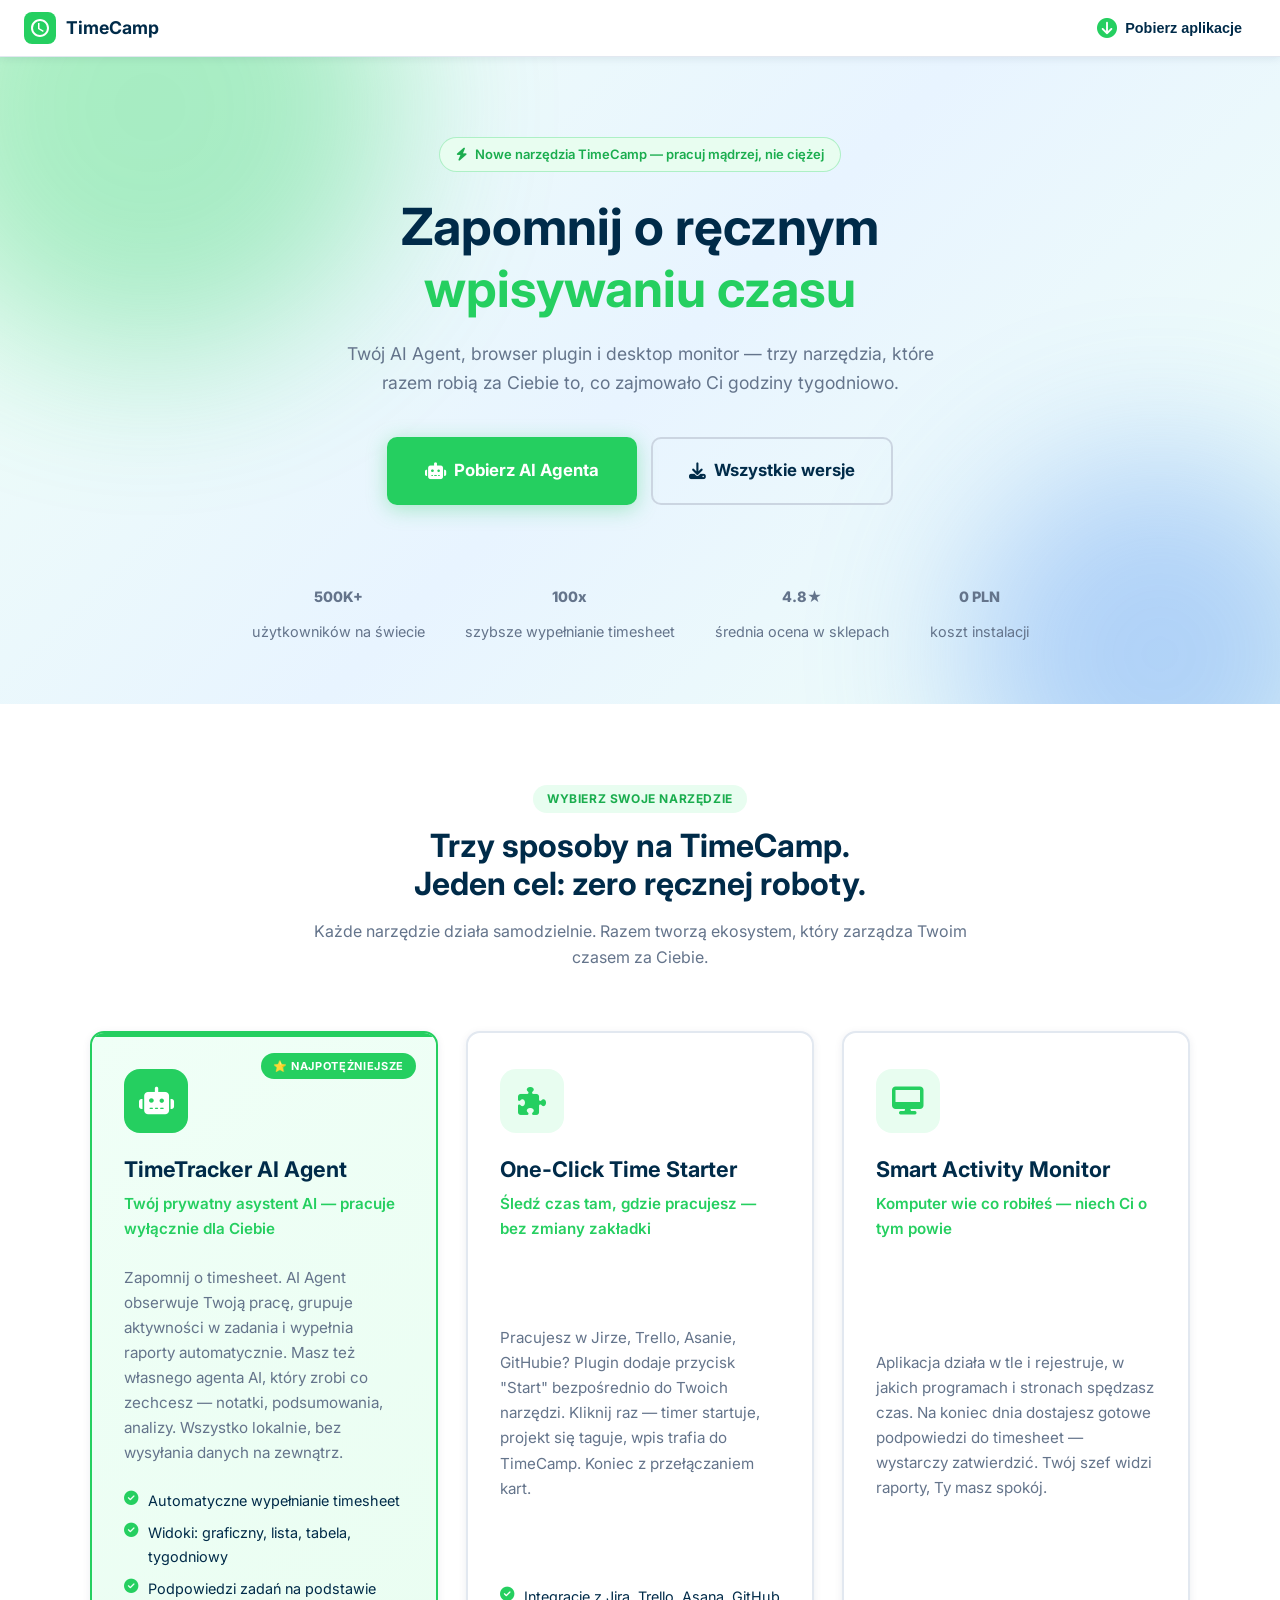
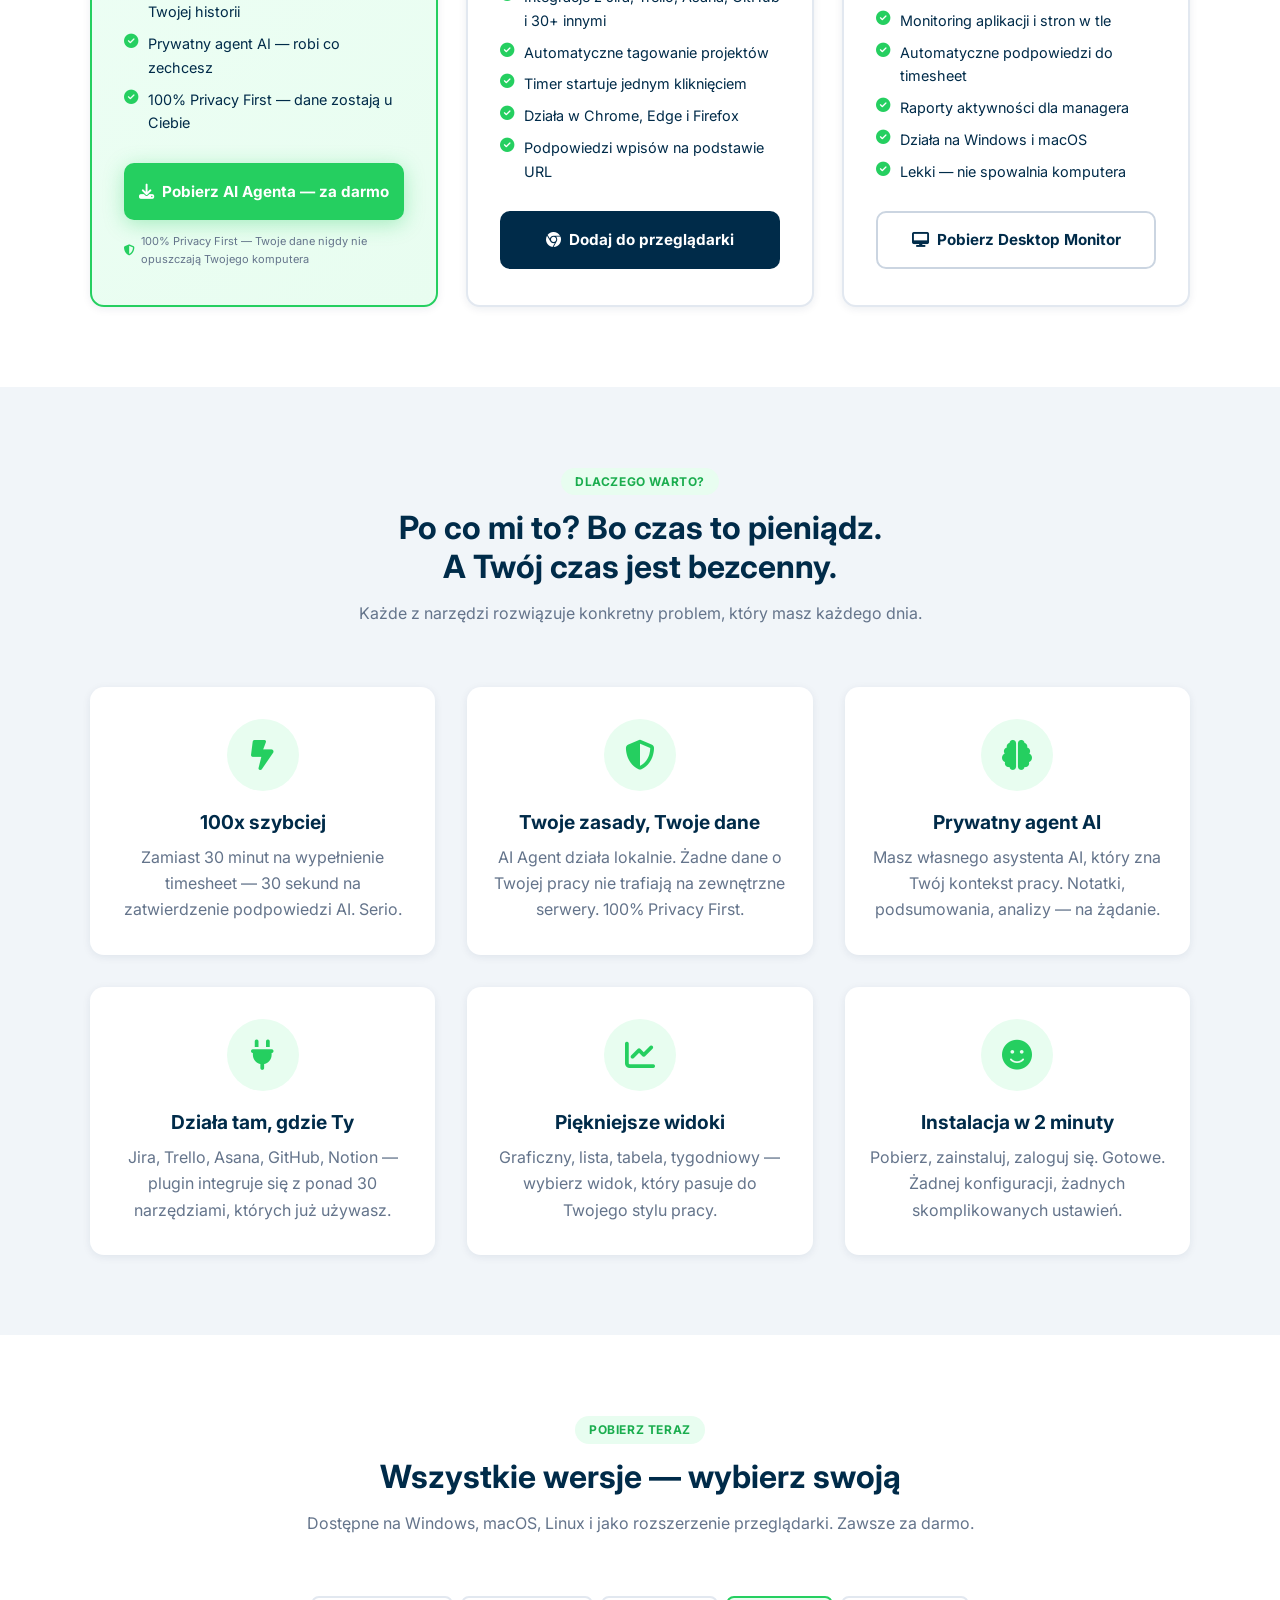
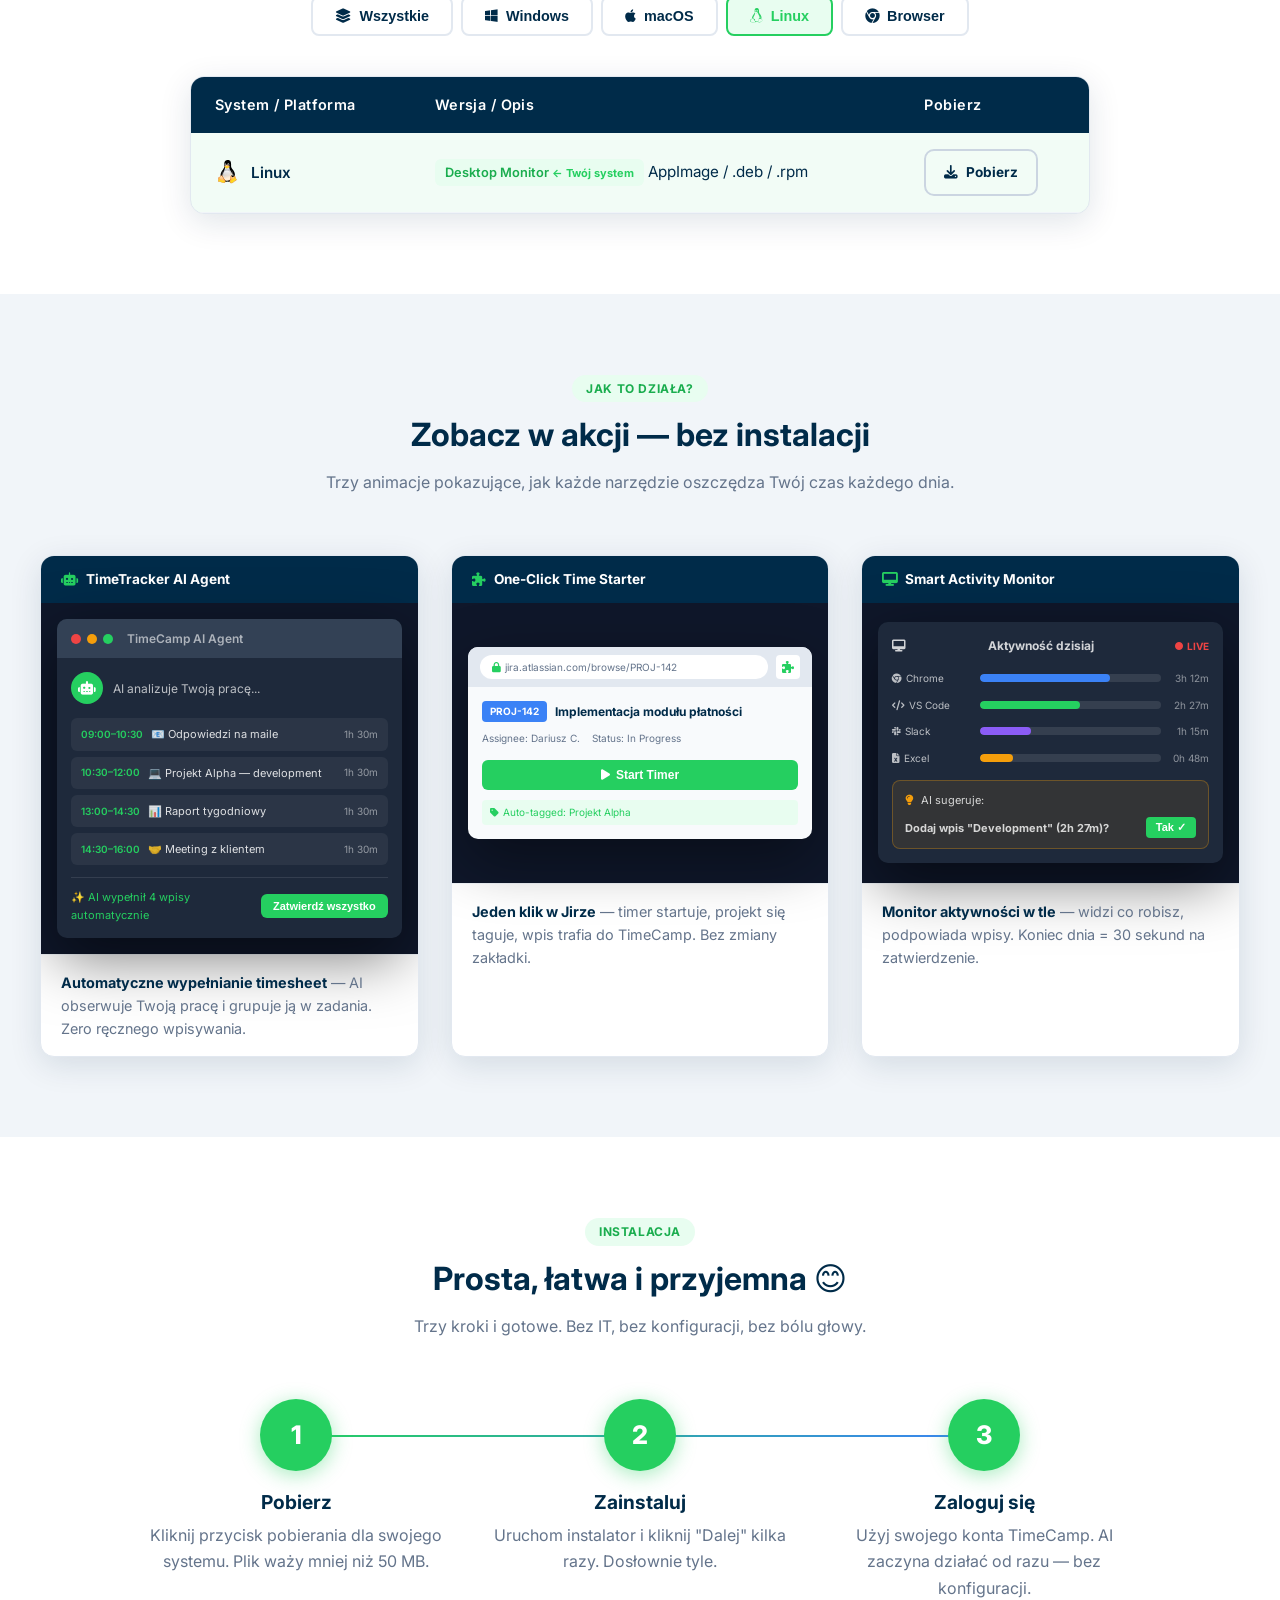
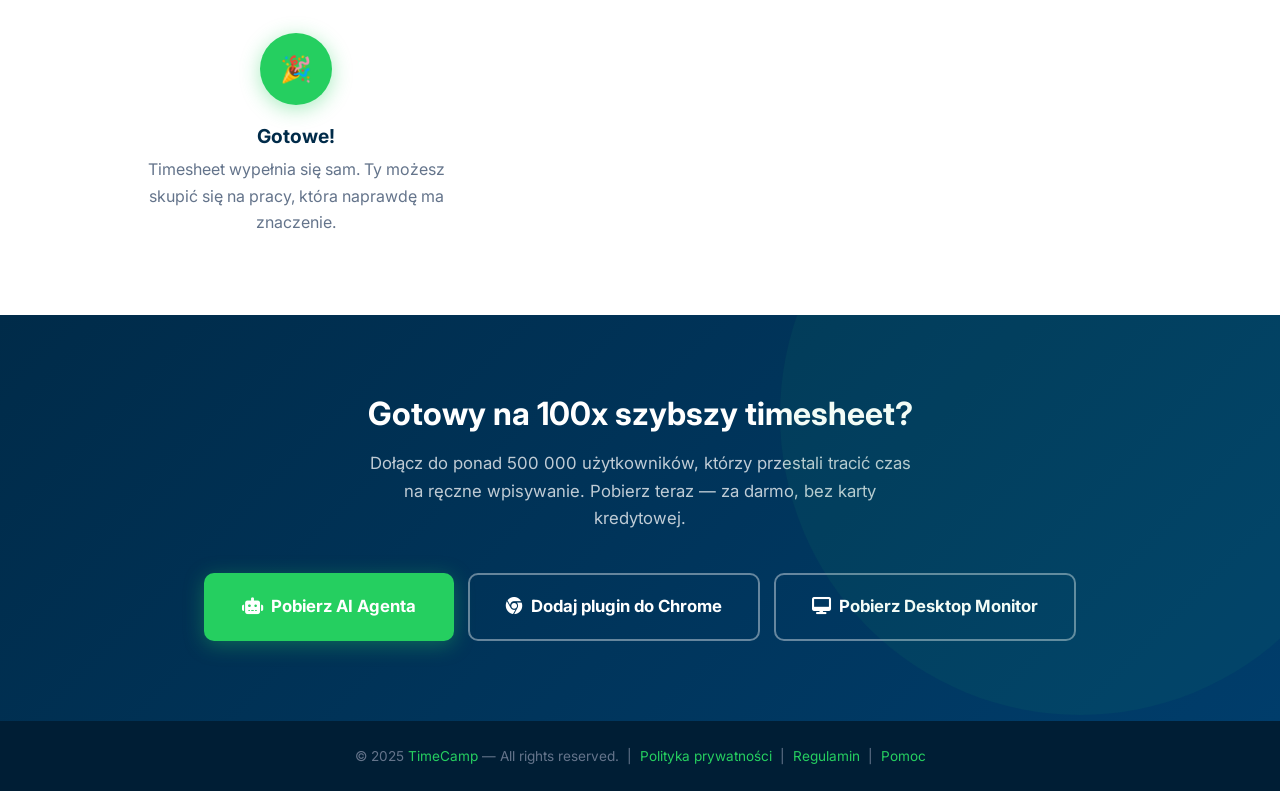
==== commit f89c1805: "Fix CSS cache busting v3" ====
--- a/apps.html
+++ b/apps.html
@@ -10,7 +10,7 @@
   <link rel="preconnect" href="https://fonts.gstatic.com" crossorigin>
   <link href="https://fonts.googleapis.com/css2?family=Inter:wght@400;500;600;700;800&display=swap" rel="stylesheet">
   <link href="https://cdnjs.cloudflare.com/ajax/libs/font-awesome/6.5.0/css/all.min.css" rel="stylesheet">
-  <link rel="stylesheet" href="assets/css/apps.css">
+  <link rel="stylesheet" href="assets/css/apps.css?v=3">
 </head>
 <body>
 
--- a/assets/css/apps.css
+++ b/assets/css/apps.css
@@ -573,76 +573,431 @@
 }
 
 /* ============================================================
-   VIDEO SECTION
-   ============================================================ */
-.video-grid {
+   ANIMACJE — mock UI showcase
+   ============================================================ */
+
+.anim-showcase {
   display: grid;
-  grid-template-columns: repeat(auto-fit, minmax(300px, 1fr));
-  gap: 28px;
-  max-width: 1100px;
+  grid-template-columns: repeat(auto-fit, minmax(320px, 1fr));
+  gap: 32px;
+  max-width: 1200px;
   margin: 0 auto;
 }
 
-.video-card {
+.anim-card {
+  background: var(--white);
   border-radius: var(--radius);
+  box-shadow: var(--shadow-md);
   overflow: hidden;
-  box-shadow: var(--shadow-md);
-  background: var(--white);
-  transition: transform var(--transition);
-  text-decoration: none;
-  color: inherit;
-  display: block;
-}
-
-.video-card:hover { transform: translateY(-4px); }
-
-.video-card__thumb {
-  position: relative;
-  aspect-ratio: 16/9;
+  border: 1px solid #e2e8f0;
+  transition: transform var(--transition), box-shadow var(--transition);
+}
+
+.anim-card:hover {
+  transform: translateY(-4px);
+  box-shadow: var(--shadow-lg);
+}
+
+.anim-card__label {
   background: var(--navy);
+  color: var(--white);
+  padding: 12px 20px;
+  font-size: .85rem;
+  font-weight: 700;
+  display: flex;
+  align-items: center;
+  gap: 8px;
+}
+
+.anim-card__label i { color: var(--green); }
+
+.anim-card__screen {
+  padding: 16px;
+  background: #0f172a;
+  min-height: 280px;
+  display: flex;
+  align-items: center;
+  justify-content: center;
+}
+
+.anim-card__desc {
+  padding: 16px 20px;
+  font-size: .9rem;
+  color: var(--gray);
+  border-top: 1px solid #f1f5f9;
+  line-height: 1.6;
+}
+
+.anim-card__desc strong { color: var(--navy); }
+
+/* --- Mock Window (AI Agent) --- */
+.mock-window {
+  background: #1e293b;
+  border-radius: 10px;
+  width: 100%;
+  max-width: 380px;
+  box-shadow: 0 20px 60px rgba(0,0,0,.5);
   overflow: hidden;
 }
 
-.video-card__thumb img {
-  width: 100%;
-  height: 100%;
-  object-fit: cover;
-  opacity: .8;
-  transition: opacity var(--transition);
-}
-
-.video-card:hover .video-card__thumb img { opacity: 1; }
-
-.video-card__play {
-  position: absolute;
-  top: 50%;
-  left: 50%;
-  transform: translate(-50%, -50%);
-  width: 60px;
-  height: 60px;
-  background: rgba(255,255,255,.95);
+.mock-window__bar {
+  background: #334155;
+  padding: 10px 14px;
+  display: flex;
+  align-items: center;
+  gap: 6px;
+}
+
+.mock-dot {
+  width: 10px; height: 10px;
   border-radius: 50%;
+  display: inline-block;
+}
+.mock-dot--red    { background: #ef4444; }
+.mock-dot--yellow { background: #f59e0b; }
+.mock-dot--green  { background: #25cf60; }
+
+.mock-window__title {
+  margin-left: 8px;
+  font-size: 12px;
+  color: rgba(255,255,255,.6);
+  font-weight: 600;
+}
+
+.mock-window__body { padding: 14px; }
+
+.mock-ai-header {
+  display: flex;
+  align-items: center;
+  gap: 10px;
+  margin-bottom: 14px;
+}
+
+.mock-ai-avatar {
+  width: 32px; height: 32px;
+  border-radius: 50%;
+  background: var(--green);
   display: flex;
   align-items: center;
   justify-content: center;
-  font-size: 22px;
-  color: var(--green);
-  box-shadow: 0 4px 20px rgba(0,0,0,.3);
-  transition: transform var(--transition);
-}
-
-.video-card:hover .video-card__play { transform: translate(-50%, -50%) scale(1.1); }
-
-.video-card__body { padding: 20px; }
-.video-card__label {
+  font-size: 14px;
+  color: white;
+  flex-shrink: 0;
+}
+
+.mock-ai-status {
+  font-size: 12px;
+  color: rgba(255,255,255,.7);
+}
+
+.mock-dots-anim {
+  display: inline-block;
+  animation: dotsBlink 1.4s infinite;
+}
+
+@keyframes dotsBlink {
+  0%, 100% { opacity: 1; }
+  50%       { opacity: 0; }
+}
+
+.mock-timesheet {
+  display: flex;
+  flex-direction: column;
+  gap: 6px;
+  margin-bottom: 12px;
+}
+
+.mock-ts-row {
+  display: flex;
+  align-items: center;
+  gap: 8px;
+  background: rgba(255,255,255,.06);
+  border-radius: 6px;
+  padding: 7px 10px;
+  font-size: 11px;
+  color: rgba(255,255,255,.85);
+  opacity: 0;
+  transform: translateX(-10px);
+}
+
+.mock-ts-row--anim1 { animation: slideInRow .4s .3s ease forwards; }
+.mock-ts-row--anim2 { animation: slideInRow .4s .7s ease forwards; }
+.mock-ts-row--anim3 { animation: slideInRow .4s 1.1s ease forwards; }
+.mock-ts-row--anim4 { animation: slideInRow .4s 1.5s ease forwards; }
+
+@keyframes slideInRow {
+  to { opacity: 1; transform: translateX(0); }
+}
+
+.mock-ts-time { color: var(--green); font-weight: 600; white-space: nowrap; font-size: 10px; }
+.mock-ts-task { flex: 1; }
+.mock-ts-dur  { color: rgba(255,255,255,.5); white-space: nowrap; font-size: 10px; }
+
+.mock-ai-confirm {
+  display: flex;
+  align-items: center;
+  justify-content: space-between;
+  gap: 8px;
+  margin-top: 10px;
+  padding-top: 10px;
+  border-top: 1px solid rgba(255,255,255,.1);
+  animation: fadeIn .5s 2s ease both;
+}
+
+.mock-ai-msg { font-size: 11px; color: var(--green); }
+
+.mock-btn-confirm {
+  background: var(--green);
+  color: white;
+  border: none;
+  border-radius: 6px;
+  padding: 6px 12px;
   font-size: 11px;
   font-weight: 700;
-  text-transform: uppercase;
-  letter-spacing: .06em;
+  cursor: pointer;
+  white-space: nowrap;
+  animation: pulse-btn 2s 2.5s infinite;
+}
+
+@keyframes pulse-btn {
+  0%, 100% { box-shadow: 0 0 0 0 rgba(37,207,96,.5); }
+  50%       { box-shadow: 0 0 0 6px rgba(37,207,96,0); }
+}
+
+/* --- Mock Browser (Plugin) --- */
+.mock-browser {
+  background: #f8fafc;
+  border-radius: 10px;
+  width: 100%;
+  max-width: 380px;
+  box-shadow: 0 20px 60px rgba(0,0,0,.4);
+  overflow: hidden;
+}
+
+.mock-browser__bar {
+  background: #e2e8f0;
+  padding: 8px 12px;
+  display: flex;
+  align-items: center;
+  gap: 8px;
+}
+
+.mock-browser__url {
+  flex: 1;
+  background: white;
+  border-radius: 20px;
+  padding: 4px 12px;
+  font-size: 10px;
+  color: #64748b;
+  display: flex;
+  align-items: center;
+  gap: 4px;
+}
+
+.mock-browser__ext {
+  width: 24px; height: 24px;
+  background: white;
+  border-radius: 4px;
+  display: flex;
+  align-items: center;
+  justify-content: center;
+  font-size: 12px;
+}
+
+.mock-browser__body { padding: 14px; }
+
+.mock-jira-header {
+  display: flex;
+  align-items: center;
+  gap: 8px;
+  margin-bottom: 8px;
+}
+
+.mock-jira-badge {
+  background: #3b82f6;
+  color: white;
+  font-size: 10px;
+  font-weight: 700;
+  padding: 2px 8px;
+  border-radius: 4px;
+}
+
+.mock-jira-title {
+  font-size: 12px;
+  font-weight: 700;
+  color: var(--navy);
+}
+
+.mock-jira-meta {
+  display: flex;
+  gap: 12px;
+  font-size: 10px;
+  color: var(--gray);
+  margin-bottom: 14px;
+}
+
+.mock-plugin-btn-wrap { margin-bottom: 10px; }
+
+.mock-plugin-btn {
+  display: flex;
+  align-items: center;
+  gap: 6px;
+  padding: 8px 16px;
+  border-radius: 6px;
+  font-size: 12px;
+  font-weight: 700;
+  cursor: pointer;
+  border: none;
+  width: 100%;
+  justify-content: center;
+}
+
+.mock-plugin-btn--idle {
+  background: var(--green);
+  color: white;
+  animation: pluginIdle 4s 1s infinite;
+}
+
+@keyframes pluginIdle {
+  0%, 45%, 100% { background: var(--green); }
+  50%, 95%      { background: var(--green-dark); transform: scale(.98); }
+}
+
+.mock-plugin-btn--active {
+  background: #fef2f2;
+  color: #ef4444;
+  border: 1px solid #fecaca;
+}
+
+.mock-plugin-tag {
+  font-size: 10px;
   color: var(--green);
-  margin-bottom: 6px;
-}
-.video-card__title { font-size: 1rem; font-weight: 700; color: var(--navy); }
+  background: var(--green-light);
+  border-radius: 4px;
+  padding: 4px 8px;
+  display: flex;
+  align-items: center;
+  gap: 4px;
+  animation: fadeIn .5s 1.5s ease both;
+}
+
+/* --- Mock Monitor (Desktop) --- */
+.mock-monitor {
+  background: #1e293b;
+  border-radius: 10px;
+  width: 100%;
+  max-width: 380px;
+  padding: 14px;
+  box-shadow: 0 20px 60px rgba(0,0,0,.5);
+}
+
+.mock-monitor__header {
+  display: flex;
+  align-items: center;
+  justify-content: space-between;
+  color: rgba(255,255,255,.8);
+  font-size: 12px;
+  font-weight: 700;
+  margin-bottom: 14px;
+}
+
+.mock-monitor__live {
+  display: flex;
+  align-items: center;
+  gap: 4px;
+  font-size: 10px;
+  color: #ef4444;
+  animation: pulse 1.5s infinite;
+}
+
+.mock-monitor__bars {
+  display: flex;
+  flex-direction: column;
+  gap: 10px;
+  margin-bottom: 14px;
+}
+
+.mock-bar-row {
+  display: flex;
+  align-items: center;
+  gap: 8px;
+}
+
+.mock-bar-app {
+  width: 80px;
+  font-size: 10px;
+  color: rgba(255,255,255,.7);
+  display: flex;
+  align-items: center;
+  gap: 4px;
+  flex-shrink: 0;
+}
+
+.mock-bar-track {
+  flex: 1;
+  height: 8px;
+  background: rgba(255,255,255,.1);
+  border-radius: 4px;
+  overflow: hidden;
+}
+
+.mock-bar-fill {
+  height: 100%;
+  width: 0;
+  background: var(--c, var(--green));
+  border-radius: 4px;
+  animation: barGrow 1s ease forwards;
+  animation-delay: calc(var(--i, 0) * .2s);
+}
+
+.mock-bar-row:nth-child(1) .mock-bar-fill { animation-delay: .2s; --target-w: var(--w); }
+.mock-bar-row:nth-child(2) .mock-bar-fill { animation-delay: .4s; }
+.mock-bar-row:nth-child(3) .mock-bar-fill { animation-delay: .6s; }
+.mock-bar-row:nth-child(4) .mock-bar-fill { animation-delay: .8s; }
+
+@keyframes barGrow {
+  to { width: var(--w, 50%); }
+}
+
+.mock-bar-time {
+  font-size: 10px;
+  color: rgba(255,255,255,.5);
+  white-space: nowrap;
+  width: 40px;
+  text-align: right;
+}
+
+.mock-monitor__suggest {
+  background: rgba(245,158,11,.1);
+  border: 1px solid rgba(245,158,11,.3);
+  border-radius: 8px;
+  padding: 10px 12px;
+  font-size: 11px;
+  color: rgba(255,255,255,.8);
+  display: flex;
+  align-items: center;
+  gap: 8px;
+  flex-wrap: wrap;
+  animation: fadeIn .5s 1.2s ease both;
+}
+
+.mock-btn-yes {
+  background: var(--green);
+  color: white;
+  border: none;
+  border-radius: 4px;
+  padding: 4px 10px;
+  font-size: 11px;
+  font-weight: 700;
+  cursor: pointer;
+  margin-left: auto;
+  animation: pulse-btn 2s 2s infinite;
+}
+
+@keyframes pulse {
+  0%, 100% { opacity: 1; }
+  50%       { opacity: .4; }
+}
 
 /* ============================================================
    INSTALL STEPS
